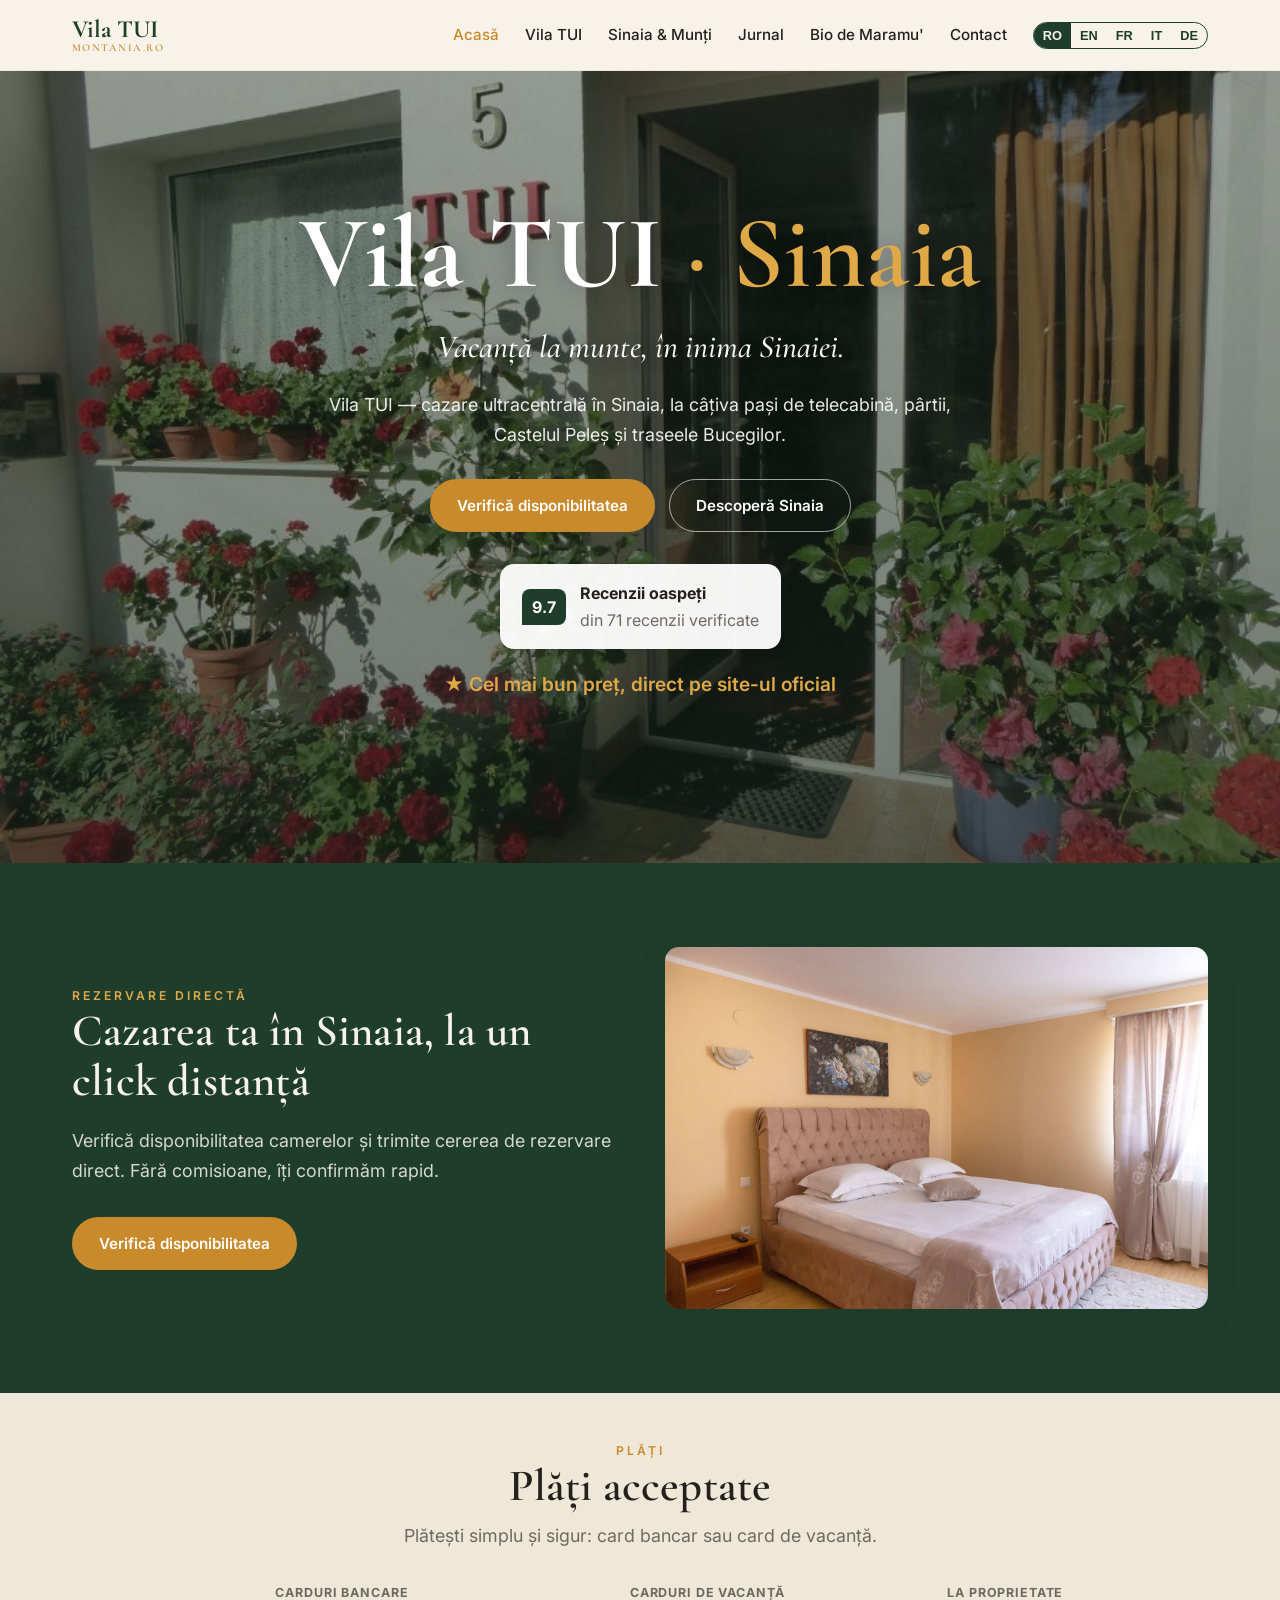
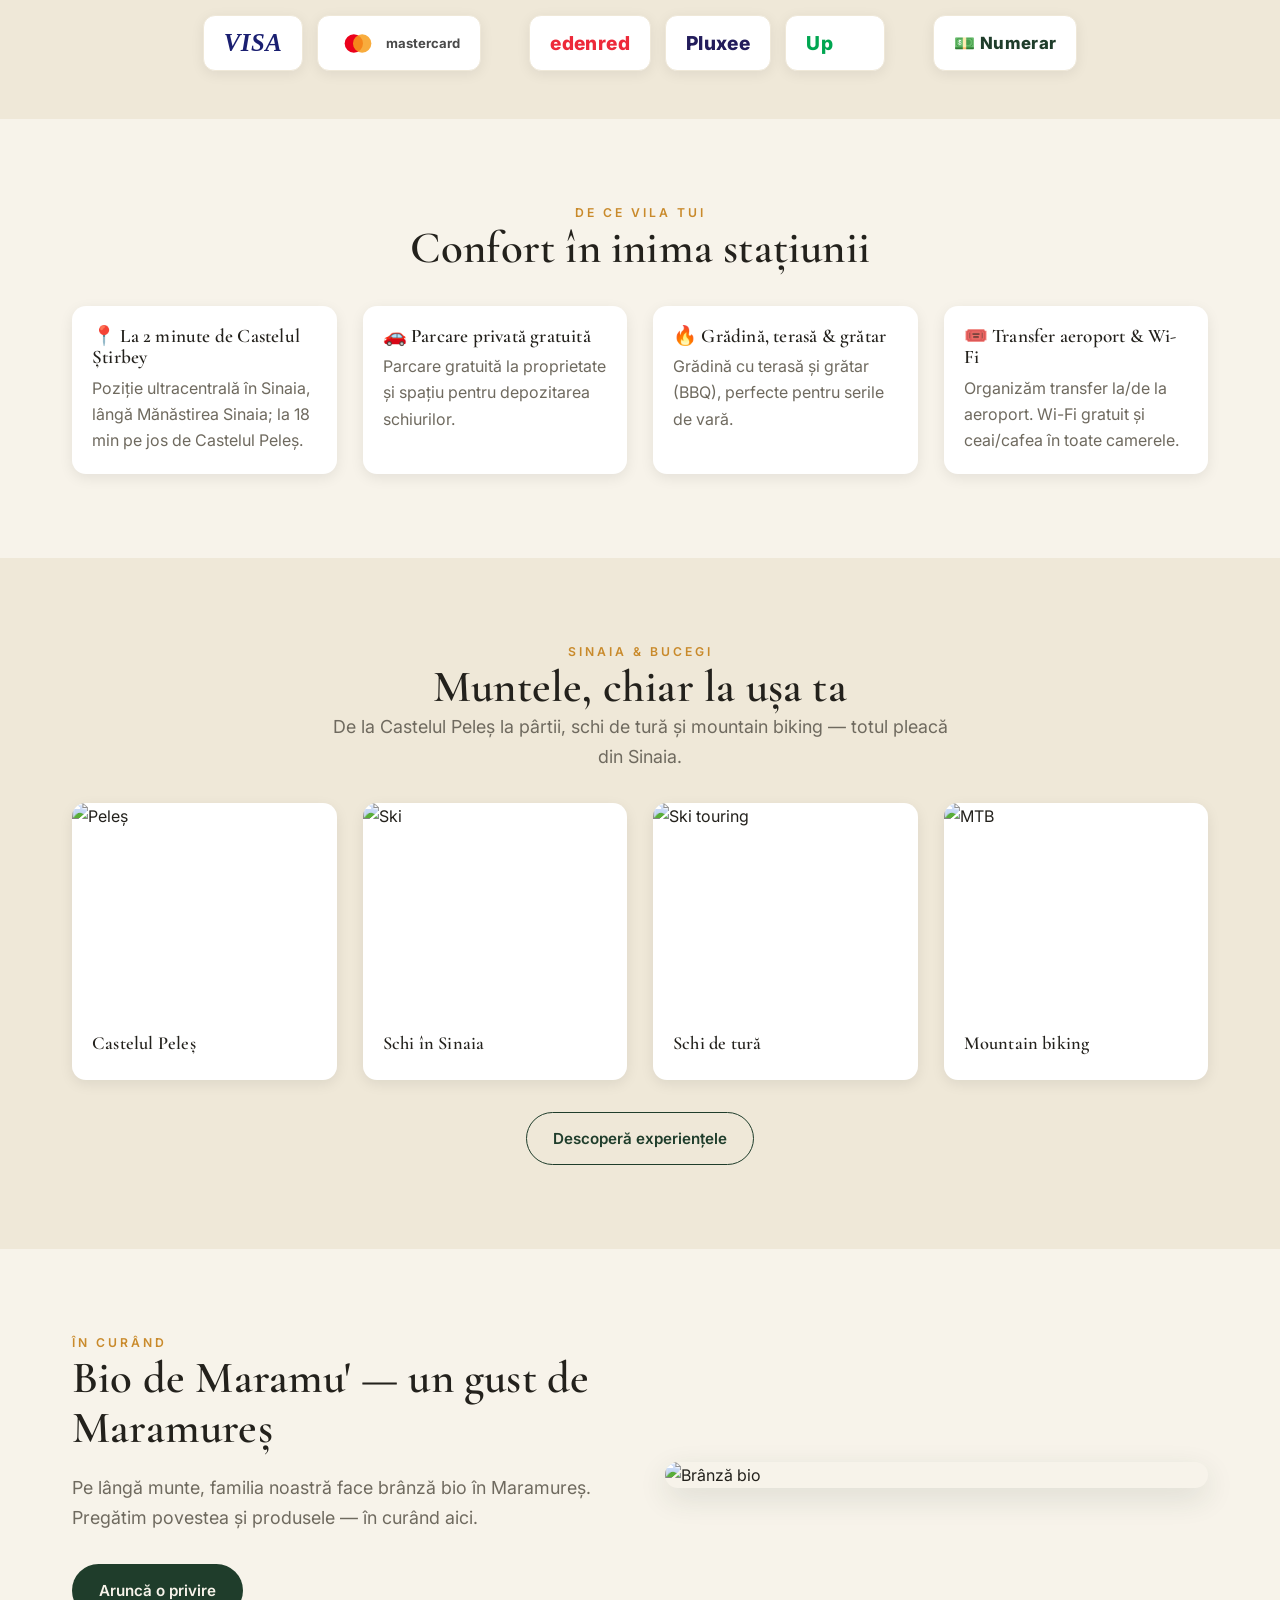
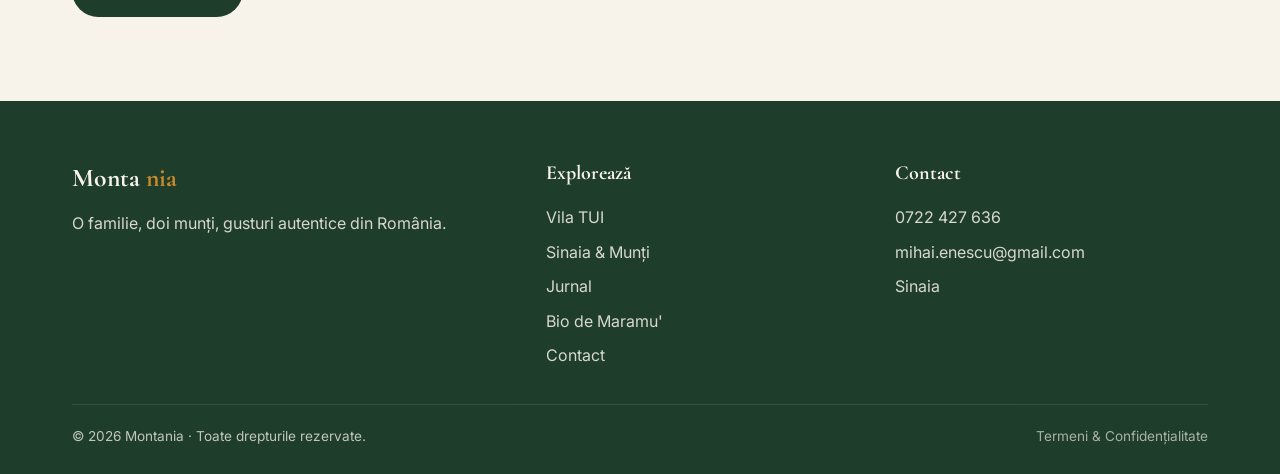
==== index.html @ 99164d8a "Room detail galleries, 5 languages, occupancy filter, payments, contact - Booking-style room detail " ====
<!DOCTYPE html>
<html lang="ro">
<head>
  <meta charset="UTF-8">
  <meta name="viewport" content="width=device-width, initial-scale=1.0">
  <title>Vila TUI Sinaia — Cazare ultracentrală | Montania</title>
  <meta name="description" content="Vila TUI Sinaia: cazare ultracentrală, la câțiva pași de telecabină, pârtii, Castelul Peleș și Munții Bucegi. Verifică disponibilitatea și rezervă direct.">
  <link rel="preconnect" href="https://fonts.googleapis.com">
  <link rel="preconnect" href="https://fonts.gstatic.com" crossorigin>
  <link href="https://fonts.googleapis.com/css2?family=Cormorant+Garamond:wght@500;600;700&family=Inter:wght@400;500;600;700&display=swap" rel="stylesheet">
  <link rel="stylesheet" href="assets/css/styles.css">
</head>
<body>
  <!-- HEADER -->
  <header class="header">
    <div class="container nav">
      <a href="index.html" class="logo logo-wm"><span class="wm-main">Vila TUI</span><span class="wm-sub">montania.ro</span></a>
      <nav class="nav-links">
        <a href="index.html" class="active" data-i18n="nav.home">Acasă</a>
        <a href="vila.html" data-i18n="nav.vila">Vila TUI</a>
        <a href="sinaia.html" data-i18n="nav.sinaia">Sinaia & Munți</a>
        <a href="jurnal.html" data-i18n="nav.jurnal">Jurnal</a>
        <a href="bio.html" data-i18n="nav.bio">Bio de Maramu'</a>
        <a href="contact.html" data-i18n="nav.contact">Contact</a>
        <div class="lang-toggle"><button data-lang="ro">RO</button><button data-lang="en">EN</button><button data-lang="fr">FR</button><button data-lang="it">IT</button><button data-lang="de">DE</button></div>
      </nav>
      <button class="burger" aria-label="Menu">☰</button>
    </div>
  </header>

  <!-- HERO (villa-centric) -->
  <section class="hero" style="background:linear-gradient(rgba(20,35,25,.42),rgba(20,35,25,.6)),url('assets/img/villa/hero/villa-flowers.jpg') center/cover">
    <div class="hero-inner">
      <h1 class="hero-brand">Vila TUI <span>· Sinaia</span></h1>
      <p class="hero-tagline" data-i18n="home.hero.title">Vacanță la munte, în inima Sinaiei.</p>
      <p class="hero-sub" data-i18n="home.hero.sub">Vila TUI — cazare ultracentrală.</p>
      <div class="hero-actions">
        <a href="vila.html#booking" class="btn btn-primary" data-i18n="home.hero.stay">Verifică disponibilitatea</a>
        <a href="sinaia.html" class="btn btn-ghost" data-i18n="home.hero.taste">Descoperă Sinaia</a>
      </div>
      <div class="review-badge mt-3" style="background:rgba(255,255,255,.95)">
        <span class="review-score" data-contact="score">9.7</span>
        <div style="text-align:left;color:var(--charcoal)">
          <strong data-i18n="home.hero.rating">Recenzii oaspeți</strong><br>
          <span style="color:var(--muted)" data-contact="reviews"></span>
        </div>
      </div>
      <p class="mt-2" style="color:var(--amber-soft);font-weight:600" data-i18n="home.hero.bestprice">★ Cel mai bun preț, direct pe site-ul oficial</p>
    </div>
  </section>

  <!-- RESERVATION BAND (central) -->
  <section class="section bg-green">
    <div class="container split">
      <div>
        <p class="eyebrow" data-i18n="home.book.eyebrow">Rezervare directă</p>
        <h2 data-i18n="home.book.title">Cazarea ta, la un click distanță</h2>
        <p class="lead mt-2" style="color:rgba(247,243,234,.85)" data-i18n="home.book.text">Verifică disponibilitatea și rezervă direct.</p>
        <a href="vila.html#booking" class="btn btn-primary mt-3" data-i18n="home.book.cta">Verifică disponibilitatea</a>
      </div>
      <img src="assets/img/villa/rooms/dubla-balcon.jpg" alt="Cameră Vila TUI">
    </div>
  </section>

  <!-- PAYMENTS -->
  <section class="section bg-cream2 pay-section">
    <div class="container center">
      <p class="eyebrow" data-i18n="pay.eyebrow">Plăți</p>
      <h2 data-i18n="pay.title">Plăți acceptate</h2>
      <p class="lead mt-1" data-i18n="pay.text">Plătești simplu și sigur: card bancar sau card de vacanță.</p>
      <div class="pay-groups mt-3">
        <div class="pay-group">
          <span class="pay-group-label" data-i18n="pay.cards">Carduri bancare</span>
          <div class="pay-logos">
            <span class="pay-chip pay-visa" aria-label="Visa">VISA</span>
            <span class="pay-chip pay-mc" aria-label="Mastercard">
              <svg viewBox="0 0 48 30" width="40" height="25" aria-hidden="true"><circle cx="19" cy="15" r="11" fill="#EB001B"/><circle cx="29" cy="15" r="11" fill="#F79E1B" fill-opacity=".85"/></svg>
              <em>mastercard</em>
            </span>
          </div>
        </div>
        <div class="pay-group">
          <span class="pay-group-label" data-i18n="pay.holiday">Carduri de vacanță</span>
          <div class="pay-logos">
            <span class="pay-chip pay-edenred" aria-label="Edenred">edenred</span>
            <span class="pay-chip pay-pluxee" aria-label="Pluxee">Pluxee</span>
            <span class="pay-chip pay-up" aria-label="Up">Up</span>
          </div>
        </div>
        <div class="pay-group">
          <span class="pay-group-label" data-i18n="pay.atproperty">La proprietate</span>
          <div class="pay-logos">
            <span class="pay-chip pay-cash" data-i18n="pay.cash">💵 Numerar</span>
          </div>
        </div>
      </div>
    </div>
  </section>

  <!-- WHY / FEATURES -->
  <section class="section">
    <div class="container">
      <div class="center mb-2">
        <p class="eyebrow" data-i18n="vila.feat.eyebrow">De ce Vila TUI</p>
        <h2 data-i18n="vila.feat.title">Confort în inima stațiunii</h2>
      </div>
      <div class="grid grid-4 mt-3">
        <div class="card"><div class="card-body"><h3 style="font-size:1.2rem">📍 <span data-i18n="vila.feat.1.t"></span></h3><p style="color:var(--muted)" data-i18n="vila.feat.1.d"></p></div></div>
        <div class="card"><div class="card-body"><h3 style="font-size:1.2rem">🚗 <span data-i18n="vila.feat.2.t"></span></h3><p style="color:var(--muted)" data-i18n="vila.feat.2.d"></p></div></div>
        <div class="card"><div class="card-body"><h3 style="font-size:1.2rem">🔥 <span data-i18n="vila.feat.3.t"></span></h3><p style="color:var(--muted)" data-i18n="vila.feat.3.d"></p></div></div>
        <div class="card"><div class="card-body"><h3 style="font-size:1.2rem">🎟️ <span data-i18n="vila.feat.4.t"></span></h3><p style="color:var(--muted)" data-i18n="vila.feat.4.d"></p></div></div>
      </div>
    </div>
  </section>

  <!-- EXPLORE SINAIA -->
  <section class="section bg-cream2">
    <div class="container">
      <div class="center mb-2">
        <p class="eyebrow" data-i18n="home.explore.eyebrow">Sinaia & Bucegi</p>
        <h2 data-i18n="home.explore.title">Muntele, chiar la ușa ta</h2>
        <p class="lead" data-i18n="home.explore.text">Castele, pârtii, schi de tură, biking.</p>
      </div>
      <div class="grid grid-4 mt-3">
        <a href="sinaia.html" class="card"><img src="https://images.unsplash.com/photo-1591972770106-29ae2a3c93b8?auto=format&fit=crop&w=700&q=80" alt="Peleș"><div class="card-body"><h3 style="font-size:1.15rem" data-i18n="exp.peles.t">Castelul Peleș</h3></div></a>
        <a href="sinaia.html" class="card"><img src="https://images.unsplash.com/photo-1551698618-1dfe5d97d256?auto=format&fit=crop&w=700&q=80" alt="Ski"><div class="card-body"><h3 style="font-size:1.15rem" data-i18n="exp.ski.t">Schi în Sinaia</h3></div></a>
        <a href="sinaia.html" class="card"><img src="https://images.unsplash.com/photo-1605540436563-5bca919ae766?auto=format&fit=crop&w=700&q=80" alt="Ski touring"><div class="card-body"><h3 style="font-size:1.15rem" data-i18n="exp.touring.t">Schi de tură</h3></div></a>
        <a href="sinaia.html" class="card"><img src="https://images.unsplash.com/photo-1576858574144-9ae1ebcf5ae5?auto=format&fit=crop&w=700&q=80" alt="MTB"><div class="card-body"><h3 style="font-size:1.15rem" data-i18n="exp.bike.t">Mountain biking</h3></div></a>
      </div>
      <div class="center mt-3"><a href="sinaia.html" class="btn btn-outline" data-i18n="home.explore.cta">Descoperă experiențele</a></div>
    </div>
  </section>

  <!-- JURNAL teaser -->
  <section class="section bg-cream2 hidden" id="feed-teaser-wrap">
    <div class="container">
      <div class="center mb-2">
        <p class="eyebrow" data-i18n="feed.eyebrow">Jurnal</p>
        <h2 data-i18n="feed.title">Din viața Vilei TUI & Sinaia</h2>
        <p class="lead" data-i18n="feed.lead">Poze proaspete de la vilă și din munți.</p>
      </div>
      <div id="feed-teaser" class="feed-teaser mt-3"></div>
      <div class="center mt-3"><a href="jurnal.html" class="btn btn-outline" data-i18n="feed.cta">Vezi tot jurnalul</a></div>
    </div>
  </section>

  <!-- BIO HOOK (small / secondary) -->
  <section class="section">
    <div class="container split reverse">
      <div>
        <p class="eyebrow" data-i18n="home.bio.eyebrow">În curând</p>
        <h2 data-i18n="home.bio.title">Bio de Maramu'</h2>
        <p class="lead mt-2" data-i18n="home.bio.text">Brânză bio din Maramureș — în curând.</p>
        <a href="bio.html" class="btn btn-dark mt-3" data-i18n="home.bio.cta">Aruncă o privire</a>
      </div>
      <img src="https://images.unsplash.com/photo-1452195100486-9cc805987862?auto=format&fit=crop&w=900&q=80" alt="Brânză bio">
    </div>
  </section>

  <!-- FOOTER -->
  <footer class="footer">
    <div class="container">
      <div class="footer-grid">
        <div>
          <div class="logo" style="color:var(--cream)">Monta<span>nia</span></div>
          <p class="mt-1" style="opacity:.85" data-i18n="footer.tag"></p>
        </div>
        <div>
          <h4 data-i18n="footer.explore">Explorează</h4>
          <ul>
            <li><a href="vila.html" data-i18n="nav.vila">Vila TUI</a></li>
            <li><a href="sinaia.html" data-i18n="nav.sinaia">Sinaia & Munți</a></li>
            <li><a href="jurnal.html" data-i18n="nav.jurnal">Jurnal</a></li>
            <li><a href="bio.html" data-i18n="nav.bio">Bio de Maramu'</a></li>
            <li><a href="contact.html" data-i18n="nav.contact">Contact</a></li>
          </ul>
        </div>
        <div>
          <h4 data-i18n="footer.contact">Contact</h4>
          <ul>
            <li><a href="#" data-contact="phone"></a></li>
            <li><a href="#" data-contact="email"></a></li>
            <li><a href="#" data-contact="maps">Sinaia</a></li>
          </ul>
        </div>
      </div>
      <div class="footer-bottom">
        <span>© <span id="year"></span> Montania · <span data-i18n="footer.rights"></span></span>
        <a href="#" data-i18n="footer.legal">Termeni & Confidențialitate</a>
      </div>
    </div>
  </footer>

  <div class="mobile-cta">
    <a href="vila.html#booking" class="btn btn-primary" data-i18n="nav.book">Rezervă</a>
    <a href="#" data-contact="phone" class="btn btn-outline">📞</a>
  </div>

  <script src="assets/js/data.js"></script>
  <script src="assets/js/i18n.js"></script>
  <script src="assets/js/main.js"></script>
  <script>document.getElementById("year").textContent = new Date().getFullYear();</script>
</body>
</html>
---- assets/css/styles.css ----
/* =====================================================================
   MONTANIA — STYLES
   Palette: forest green + cream + cheese amber + charcoal
   ===================================================================== */
:root {
  --green: #1f3d2b;
  --green-soft: #2f5740;
  --amber: #c98a2b;
  --amber-soft: #e0a948;
  --cream: #f7f3ea;
  --cream-2: #efe8d8;
  --charcoal: #23211c;
  --muted: #6f6a5f;
  --white: #ffffff;
  --radius: 14px;
  --shadow: 0 10px 30px rgba(31, 61, 43, 0.12);
  --shadow-sm: 0 4px 14px rgba(0, 0, 0, 0.08);
  --maxw: 1180px;
  --serif: "Cormorant Garamond", Georgia, serif;
  --sans: "Inter", system-ui, -apple-system, sans-serif;
}

* { box-sizing: border-box; margin: 0; padding: 0; }
html { scroll-behavior: smooth; }
body {
  font-family: var(--sans);
  color: var(--charcoal);
  background: var(--cream);
  line-height: 1.65;
  -webkit-font-smoothing: antialiased;
}
img { max-width: 100%; display: block; }
a { color: inherit; text-decoration: none; }

h1, h2, h3 { font-family: var(--serif); font-weight: 600; line-height: 1.12; letter-spacing: .2px; }
h1 { font-size: clamp(2.4rem, 6vw, 4.4rem); }
h2 { font-size: clamp(1.8rem, 4vw, 2.8rem); }
h3 { font-size: 1.4rem; }
.section { padding: 84px 0; }
.container { width: 100%; max-width: var(--maxw); margin: 0 auto; padding: 0 22px; }
.center { text-align: center; }
.eyebrow {
  font-family: var(--sans); text-transform: uppercase; letter-spacing: 3px;
  font-size: .76rem; font-weight: 600; color: var(--amber);
}
.lead { font-size: 1.12rem; color: var(--muted); max-width: 640px; }
.center .lead { margin-inline: auto; }

/* ---------- Buttons ---------- */
.btn {
  display: inline-flex; align-items: center; gap: .5rem;
  padding: 13px 26px; border-radius: 100px; font-weight: 600; font-size: .95rem;
  border: 1.5px solid transparent; cursor: pointer; transition: .2s ease; white-space: nowrap;
}
.btn-primary { background: var(--amber); color: #fff; }
.btn-primary:hover { background: var(--amber-soft); transform: translateY(-2px); }
.btn-dark { background: var(--green); color: var(--cream); }
.btn-dark:hover { background: var(--green-soft); transform: translateY(-2px); }
.btn-ghost { background: transparent; border-color: rgba(255,255,255,.6); color: #fff; }
.btn-ghost:hover { background: rgba(255,255,255,.14); }
.btn-outline { border-color: var(--green); color: var(--green); background: transparent; }
.btn-outline:hover { background: var(--green); color: var(--cream); }

/* ---------- Header ---------- */
.header {
  position: sticky; top: 0; z-index: 50;
  background: rgba(247, 243, 234, .9); backdrop-filter: blur(10px);
  border-bottom: 1px solid var(--cream-2);
}
.nav { display: flex; align-items: center; justify-content: space-between; height: 70px; }
.logo { font-family: var(--serif); font-size: 1.6rem; font-weight: 700; color: var(--green); display: flex; align-items: center; gap: .4rem; }
.logo span { color: var(--amber); }
.logo img { height: 46px; width: auto; display: block; }
@media (max-width: 560px) { .logo img { height: 38px; } }
.logo-wm { flex-direction: column; align-items: flex-start; gap: 1px; line-height: 1; }
.logo-wm .wm-main { font-family: var(--serif); font-size: 1.55rem; font-weight: 700; color: var(--green); }
.logo-wm .wm-sub { font-size: .66rem; letter-spacing: .14em; text-transform: uppercase; color: var(--amber); font-weight: 600; }
.nav-links { display: flex; align-items: center; gap: 26px; }
.nav-links a { font-weight: 500; font-size: .95rem; color: var(--charcoal); transition: color .2s; }
.nav-links a:hover, .nav-links a.active { color: var(--amber); }
.lang-toggle { display: flex; border: 1px solid var(--green); border-radius: 100px; overflow: hidden; }
.lang-toggle button { background: transparent; border: 0; padding: 5px 9px; font-weight: 600; font-size: .8rem; cursor: pointer; color: var(--green); }
.lang-toggle button.active { background: var(--green); color: var(--cream); }
.burger { display: none; background: none; border: 0; cursor: pointer; font-size: 1.6rem; color: var(--green); }

/* ---------- Hero ---------- */
.hero {
  position: relative; min-height: 88vh; display: flex; align-items: center;
  color: #fff; text-align: center;
  background: linear-gradient(rgba(20,35,25,.45), rgba(20,35,25,.65)),
    url("https://images.unsplash.com/photo-1506905925346-21bda4d32df4?auto=format&fit=crop&w=1900&q=80") center/cover;
}
.hero-inner { max-width: 860px; margin: 0 auto; padding: 0 22px; }
.hero h1 { color: #fff; margin-bottom: 18px; text-shadow: 0 2px 24px rgba(0,0,0,.3); }
.hero p { font-size: 1.2rem; color: rgba(255,255,255,.92); margin-bottom: 30px; }
.hero-actions { display: flex; gap: 14px; justify-content: center; flex-wrap: wrap; }

/* Brand-forward hero headline */
.hero-brand {
  font-family: var(--serif); font-weight: 700; line-height: .98;
  font-size: clamp(3.2rem, 10vw, 6.4rem);
  letter-spacing: .5px; margin-bottom: 14px;
  text-shadow: 0 3px 34px rgba(0,0,0,.45);
}
.hero-brand span { color: var(--amber-soft); font-weight: 600; }
.hero-tagline {
  font-family: var(--serif); font-style: italic;
  font-size: clamp(1.25rem, 3vw, 2rem) !important;
  font-weight: 500; color: rgba(255,255,255,.96) !important;
  margin-bottom: 16px !important; text-shadow: 0 2px 18px rgba(0,0,0,.35);
}
.hero-sub { font-size: 1.12rem !important; color: rgba(255,255,255,.9) !important; max-width: 640px; margin-left: auto; margin-right: auto; }

/* ---------- Two doors ---------- */
.doors { display: grid; grid-template-columns: 1fr 1fr; gap: 26px; }
.door {
  position: relative; min-height: 380px; border-radius: var(--radius); overflow: hidden;
  display: flex; align-items: flex-end; color: #fff; box-shadow: var(--shadow); isolation: isolate;
}
.door::before {
  content: ""; position: absolute; inset: 0; z-index: -1; transition: transform .5s ease;
  background-size: cover; background-position: center;
}
.door:hover::before { transform: scale(1.06); }
.door::after { content: ""; position: absolute; inset: 0; z-index: -1; background: linear-gradient(transparent 30%, rgba(20,35,25,.85)); }
.door.stay::before { background-image: url("https://images.unsplash.com/photo-1551524559-8af4e6624178?auto=format&fit=crop&w=1200&q=80"); }
.door.taste::before { background-image: url("https://images.unsplash.com/photo-1452195100486-9cc805987862?auto=format&fit=crop&w=1200&q=80"); }
.door-body { padding: 32px; }
.door-body h3 { color: #fff; font-size: 1.9rem; }
.door-body p { color: rgba(255,255,255,.9); margin: 8px 0 16px; }

/* ---------- Story / split ---------- */
.split { display: grid; grid-template-columns: 1fr 1fr; gap: 50px; align-items: center; }
.split img { border-radius: var(--radius); box-shadow: var(--shadow); }
.bg-green { background: var(--green); color: var(--cream); }
.bg-green h2, .bg-green .eyebrow { color: var(--cream); }
.bg-green .eyebrow { color: var(--amber-soft); }
.bg-cream2 { background: var(--cream-2); }

/* ---------- Review badge ---------- */
.review-badge { display: inline-flex; align-items: center; gap: 14px; background: var(--white); padding: 16px 22px; border-radius: var(--radius); box-shadow: var(--shadow-sm); }
.review-score { background: var(--green); color: #fff; font-weight: 700; font-size: 1.3rem; padding: 10px 14px; border-radius: 10px; }

/* ---------- Cards / grids ---------- */
.grid { display: grid; gap: 26px; }
.grid-3 { grid-template-columns: repeat(3, 1fr); }
.grid-4 { grid-template-columns: repeat(4, 1fr); }
.card { background: var(--white); border-radius: var(--radius); overflow: hidden; box-shadow: var(--shadow-sm); transition: transform .2s, box-shadow .2s; }
.card:hover { transform: translateY(-4px); box-shadow: var(--shadow); }
.card img { height: 210px; object-fit: cover; width: 100%; }
.card-body { padding: 20px; }
.card-body h3 { margin-bottom: 6px; }
.price-tag { font-family: var(--serif); font-size: 1.5rem; color: var(--green); font-weight: 700; }
.price-tag small { font-family: var(--sans); font-size: .8rem; color: var(--muted); font-weight: 500; }
.chips { display: flex; flex-wrap: wrap; gap: 8px; margin: 14px 0; }
.chip { background: var(--cream-2); color: var(--charcoal); font-size: .8rem; padding: 4px 11px; border-radius: 100px; }
.room-meta { display: flex; gap: 16px; color: var(--muted); font-size: .9rem; margin-bottom: 4px; }

/* ---------- Availability calendar ---------- */
.booking-wrap { display: grid; grid-template-columns: 1.1fr .9fr; gap: 36px; align-items: start; }
.panel { background: var(--white); border-radius: var(--radius); box-shadow: var(--shadow-sm); padding: 26px; }
.field { margin-bottom: 16px; }
.field label { display: block; font-weight: 600; font-size: .88rem; margin-bottom: 6px; }
.field input, .field select, .field textarea {
  width: 100%; padding: 12px 14px; border: 1px solid #d9d2c2; border-radius: 10px;
  font-family: inherit; font-size: .95rem; background: var(--cream); color: var(--charcoal);
}
.field textarea { min-height: 90px; resize: vertical; }
.occ-row { display: flex; gap: 12px; }
.occ-row-ages { margin-top: 10px; flex-wrap: wrap; }
.occ-ctl { flex: 1; min-width: 110px; }
.occ-ctl .occ-lbl { display: block; font-weight: 600; font-size: .8rem; color: var(--muted); margin-bottom: 4px; }
.occ-ctl select { width: 100%; padding: 11px 12px; border: 1px solid #d9d2c2; border-radius: 10px; font-family: inherit; font-size: .95rem; background: var(--cream); color: var(--charcoal); }
.occ-hint { font-size: .8rem; color: var(--muted); margin-top: 8px; line-height: 1.45; }
.rate-empty { text-align: center; padding: 30px 20px; background: var(--cream); border: 1px dashed var(--cream-2); border-radius: 14px; color: var(--muted); font-size: .98rem; }

/* ---------- Payments ---------- */
.pay-section { padding-top: 48px; padding-bottom: 48px; }
.pay-groups { display: flex; gap: 48px; justify-content: center; flex-wrap: wrap; }
.pay-group { display: flex; flex-direction: column; align-items: center; gap: 12px; }
.pay-group-label { font-size: .78rem; font-weight: 700; text-transform: uppercase; letter-spacing: .07em; color: var(--muted); }
.pay-logos { display: flex; gap: 14px; flex-wrap: wrap; justify-content: center; }
.pay-chip {
  display: inline-flex; align-items: center; gap: 8px;
  height: 56px; min-width: 100px; padding: 0 20px;
  background: #fff; border: 1px solid var(--cream-2); border-radius: 12px;
  box-shadow: 0 3px 14px rgba(0,0,0,.07);
  font-weight: 800; font-size: 1.2rem; letter-spacing: .02em;
}
.pay-visa { color: #1A1F71; font-style: italic; font-family: Georgia, "Times New Roman", serif; font-size: 1.55rem; }
.pay-mc em { font-style: normal; font-weight: 700; font-size: .82rem; color: #4a4a4a; letter-spacing: 0; }
.pay-edenred { color: #ED2939; font-weight: 800; }
.pay-pluxee { color: #221C5B; font-weight: 800; }
.pay-up { color: #00A651; font-weight: 800; }
.pay-cash { color: var(--green); font-weight: 800; font-size: 1.05rem; }
.cal-head { display: flex; align-items: center; justify-content: space-between; margin-bottom: 12px; }
.cal-head button { background: var(--cream-2); border: 0; width: 36px; height: 36px; border-radius: 8px; cursor: pointer; font-size: 1.1rem; color: var(--green); }
.cal-title { font-family: var(--serif); font-size: 1.3rem; font-weight: 600; }
.cal-grid { display: grid; grid-template-columns: repeat(7, 1fr); gap: 5px; }
.cal-dow { text-align: center; font-size: .72rem; font-weight: 700; color: var(--muted); text-transform: uppercase; padding-bottom: 4px; }
.cal-day { aspect-ratio: 1; display: flex; flex-direction: column; align-items: center; justify-content: center; gap: 1px; border-radius: 8px; font-size: .9rem; cursor: pointer; user-select: none; transition: .12s; }
.cal-num { line-height: 1; }
.cal-price { font-size: .58rem; opacity: .75; font-weight: 600; }
.cal-day.booked .cal-price, .cal-day.past .cal-price { display: none; }
.cal-day.empty { visibility: hidden; }
.cal-day.available { background: var(--cream-2); color: var(--charcoal); }
.cal-day.available:hover { background: var(--amber-soft); color: #fff; }
.cal-day.booked { background: #efd6d2; color: #b14b3c; cursor: not-allowed; text-decoration: line-through; opacity: .8; }
.cal-day.past { color: #c4bdac; cursor: not-allowed; }
.cal-day.selected { background: var(--green); color: #fff; }
.cal-day.in-range { background: var(--green-soft); color: #fff; }
.cal-legend { display: flex; gap: 16px; flex-wrap: wrap; margin-top: 14px; font-size: .82rem; color: var(--muted); }
.cal-legend span { display: inline-flex; align-items: center; gap: 6px; }
.dot { width: 13px; height: 13px; border-radius: 4px; display: inline-block; }
.summary-box { background: var(--cream-2); border-radius: 10px; padding: 14px 16px; margin: 14px 0; font-size: .95rem; }
.summary-box strong { color: var(--green); }

/* ---------- Bio products / BV ---------- */
.bv-section { background: var(--white); border: 1px dashed var(--amber); border-radius: var(--radius); padding: 30px; }

/* ---------- Footer ---------- */
.footer { background: var(--green); color: var(--cream); padding: 56px 0 26px; }
.footer a { color: var(--cream); opacity: .85; }
.footer a:hover { opacity: 1; color: var(--amber-soft); }
.footer-grid { display: grid; grid-template-columns: 1.4fr 1fr 1fr; gap: 36px; margin-bottom: 36px; }
.footer h4 { font-family: var(--serif); font-size: 1.25rem; margin-bottom: 14px; }
.footer ul { list-style: none; display: flex; flex-direction: column; gap: 8px; }
.footer-bottom { border-top: 1px solid rgba(255,255,255,.15); padding-top: 20px; font-size: .85rem; opacity: .75; display: flex; justify-content: space-between; flex-wrap: wrap; gap: 10px; }

/* ---------- Sticky mobile CTA ---------- */
.mobile-cta { display: none; }

/* ---------- Utilities ---------- */
.mt-1 { margin-top: 10px; } .mt-2 { margin-top: 20px; } .mt-3 { margin-top: 32px; }
.mb-2 { margin-bottom: 20px; }
.tag-secondary { font-size: .8rem; color: var(--muted); font-style: italic; }
.best-price { font-size: .92rem; color: var(--green); font-weight: 700; }

/* ---------- Pictogram pills (Booking-style) ---------- */
.pills { display: flex; flex-wrap: wrap; gap: 7px; margin: 10px 0 2px; }
.pill { display: inline-flex; align-items: center; gap: 6px; font-size: .8rem; color: var(--charcoal); background: var(--cream-2); border: 1px solid rgba(0,0,0,.05); padding: 4px 10px; border-radius: 8px; line-height: 1.2; }
.pill svg { flex: none; color: var(--green); }

/* ---------- All-rooms rate table ---------- */
.rate-heading { font-family: var(--serif); font-size: 1.5rem; }
.rate-table { display: flex; flex-direction: column; gap: 14px; }
.rate-row { display: grid; grid-template-columns: 150px 1fr 230px; gap: 18px; align-items: center; background: var(--cream); border: 1px solid var(--cream-2); border-radius: 14px; padding: 14px; box-shadow: 0 4px 16px rgba(0,0,0,.05); }
.rate-thumb { width: 150px; height: 110px; object-fit: cover; border-radius: 10px; }
.rate-main h3 { font-family: var(--serif); font-size: 1.25rem; margin: 0; }
.rate-side { display: flex; flex-direction: column; align-items: flex-end; gap: 8px; text-align: right; }
.rate-price { font-size: 1.35rem; font-weight: 700; color: var(--charcoal); }
.rate-price small { font-size: .75rem; font-weight: 600; color: var(--muted); }
.rate-sub { font-size: .8rem; color: var(--muted); }
.rate-side .btn { width: 100%; justify-content: center; }
.badge-ok { display: inline-block; font-size: .78rem; font-weight: 700; color: var(--green); background: rgba(60,120,80,.1); padding: 3px 10px; border-radius: 7px; margin-top: 6px; }
.badge-no { display: inline-block; font-size: .78rem; font-weight: 700; color: #b4453a; background: #f6e2df; padding: 3px 10px; border-radius: 7px; margin-top: 6px; }
.rate-thumb-wrap { position: relative; width: 150px; cursor: pointer; }
.rate-thumb-wrap .rate-thumb { width: 100%; transition: filter .2s ease; }
.rate-thumb-wrap:hover .rate-thumb { filter: brightness(.9); }
.thumb-badge { position: absolute; left: 8px; bottom: 8px; background: rgba(0,0,0,.62); color: #fff; font-size: .72rem; font-weight: 600; padding: 3px 8px; border-radius: 7px; pointer-events: none; }
.rate-main h3.rdetail { cursor: pointer; }
.rate-main h3.rdetail:hover { color: var(--green); text-decoration: underline; }
.link-btn { background: none; border: 0; padding: 0; margin: 2px 0 4px; font: inherit; font-size: .85rem; font-weight: 600; color: var(--green); cursor: pointer; text-decoration: underline; }
.link-btn:hover { opacity: .8; }

/* ---------- Room detail modal ---------- */
.room-modal { position: fixed; inset: 0; z-index: 250; display: none; }
.room-modal.open { display: block; }
.rm-backdrop { position: absolute; inset: 0; background: rgba(15,20,16,.72); }
.rm-dialog { position: absolute; top: 50%; left: 50%; transform: translate(-50%,-50%); width: min(900px, 94vw); max-height: 92vh; overflow-y: auto; background: var(--cream); border-radius: 18px; box-shadow: 0 24px 70px rgba(0,0,0,.45); }
.rm-close { position: absolute; top: 10px; right: 14px; z-index: 3; background: rgba(0,0,0,.45); color: #fff; border: 0; width: 38px; height: 38px; border-radius: 50%; font-size: 1.7rem; line-height: 1; cursor: pointer; }
.rm-close:hover { background: rgba(0,0,0,.7); }
.rm-gallery { position: relative; background: #000; border-radius: 18px 18px 0 0; overflow: hidden; }
.rm-main { width: 100%; height: 460px; object-fit: cover; display: block; }
.rm-nav { position: absolute; top: 50%; transform: translateY(-50%); background: rgba(0,0,0,.4); color: #fff; border: 0; font-size: 2rem; line-height: 1; width: 46px; height: 46px; border-radius: 50%; cursor: pointer; }
.rm-nav:hover { background: rgba(0,0,0,.7); }
.rm-prev { left: 12px; } .rm-next { right: 12px; }
.rm-thumbs { display: flex; gap: 8px; padding: 12px 16px; overflow-x: auto; background: #1c211d; }
.rm-thumbs img { width: 88px; height: 64px; object-fit: cover; border-radius: 8px; cursor: pointer; opacity: .55; flex: none; border: 2px solid transparent; }
.rm-thumbs img.active, .rm-thumbs img:hover { opacity: 1; border-color: #fff; }
.rm-body { padding: 20px 24px 26px; }
.rm-body h2 { font-family: var(--serif); font-size: 1.7rem; margin: 0 0 12px; }
.rm-foot { display: flex; align-items: center; justify-content: space-between; gap: 16px; margin-top: 18px; flex-wrap: wrap; }

/* ---------- Reviews ---------- */
.reviews-wrap { display: grid; grid-template-columns: 1.4fr .9fr; gap: 36px; align-items: start; }
.reviews-list { display: flex; flex-direction: column; gap: 16px; max-height: 640px; overflow-y: auto; padding-right: 6px; }
.review { background: var(--cream); border: 1px solid var(--cream-2); border-radius: 14px; padding: 16px 18px; }
.review-top { display: flex; align-items: center; gap: 12px; margin-bottom: 8px; }
.review-score { background: var(--green); color: #fff; font-weight: 700; font-size: 1rem; padding: 5px 10px; border-radius: 8px 8px 8px 0; flex: none; }
.review-date { font-size: .78rem; color: var(--muted); margin-top: 2px; }
.review-text { color: var(--charcoal); line-height: 1.6; }
.review-reply { margin-top: 10px; padding: 10px 12px; background: var(--cream-2); border-radius: 10px; font-size: .9rem; color: var(--charcoal); }
.review-form-panel .field { margin-bottom: 12px; }
.review-form-panel input, .review-form-panel select, .review-form-panel textarea { width: 100%; padding: 10px 12px; border: 1px solid var(--cream-2); border-radius: 9px; font: inherit; background: #fff; }
.review-form-panel textarea { min-height: 110px; resize: vertical; }
.form-msg { font-size: .88rem; margin-top: 8px; min-height: 1.1em; }
.form-msg.ok { color: var(--green); font-weight: 600; }
.form-msg.err { color: #b4453a; font-weight: 600; }

/* ---------- Map ---------- */
.map-frame { width: 100%; height: 420px; border: 0; border-radius: 16px; box-shadow: var(--shadow); }

/* ---------- Media feed (Jurnal) ---------- */
.feed-grid { column-count: 3; column-gap: 16px; }
.feed-teaser { display: grid; grid-template-columns: repeat(3, 1fr); gap: 16px; }
.feed-item { position: relative; display: block; margin: 0 0 16px; break-inside: avoid; border-radius: 14px; overflow: hidden; cursor: zoom-in; box-shadow: 0 4px 16px rgba(0,0,0,.08); }
.feed-item img { width: 100%; display: block; transition: transform .4s ease; }
.feed-item:hover img { transform: scale(1.04); }
.feed-cap { position: absolute; left: 0; right: 0; bottom: 0; padding: 22px 14px 12px; color: #fff; font-size: .9rem; background: linear-gradient(transparent, rgba(0,0,0,.7)); }
.feed-place { display: block; font-size: .76rem; opacity: .85; margin-top: 2px; }
.hidden { display: none !important; }

/* ---------- Gallery (masonry) ---------- */
.gallery-grid { column-count: 3; column-gap: 14px; }
.gallery-item { display: block; margin: 0 0 14px; break-inside: avoid; border-radius: 12px; overflow: hidden; cursor: zoom-in; box-shadow: 0 4px 16px rgba(0,0,0,.08); }
.gallery-item img { width: 100%; display: block; transition: transform .4s ease; }
.gallery-item:hover img { transform: scale(1.05); }

/* ---------- Lightbox ---------- */
.lightbox { position: fixed; inset: 0; background: rgba(15,20,16,.92); display: none; align-items: center; justify-content: center; z-index: 200; }
.lightbox.open { display: flex; }
.lightbox img { max-width: 92vw; max-height: 88vh; border-radius: 8px; box-shadow: 0 10px 40px rgba(0,0,0,.5); }
.lb-close { position: absolute; top: 16px; right: 26px; color: #fff; font-size: 2.4rem; line-height: 1; cursor: pointer; opacity: .85; }
.lb-close:hover { opacity: 1; }
.lb-nav { position: absolute; top: 50%; transform: translateY(-50%); color: #fff; font-size: 2rem; cursor: pointer; padding: 16px; opacity: .8; user-select: none; }
.lb-nav:hover { opacity: 1; }
.lb-prev { left: 10px; } .lb-next { right: 10px; }

/* ---------- Responsive ---------- */
@media (max-width: 900px) {
  .nav-links { position: fixed; inset: 70px 0 auto 0; background: var(--cream); flex-direction: column; padding: 20px; gap: 16px; border-bottom: 1px solid var(--cream-2); display: none; }
  .nav-links.open { display: flex; }
  .burger { display: block; }
  .doors, .split, .booking-wrap, .reviews-wrap, .footer-grid { grid-template-columns: 1fr; }
  .feed-grid { column-count: 2; }
  .feed-teaser { grid-template-columns: 1fr 1fr; }
  .rate-row { grid-template-columns: 100px 1fr; }
  .rate-thumb-wrap { width: 100px; }
  .rate-side { grid-column: 1 / -1; flex-direction: row; align-items: center; justify-content: space-between; text-align: left; }
  .rate-side .btn { width: auto; }
  .rm-main { height: 280px; }
  .grid-3, .grid-4 { grid-template-columns: 1fr 1fr; }
  .gallery-grid { column-count: 2; }
  .split.reverse > div:first-child { order: 2; }
  .mobile-cta {
    display: flex; position: fixed; bottom: 0; left: 0; right: 0; z-index: 60;
    background: var(--white); box-shadow: 0 -4px 20px rgba(0,0,0,.12); padding: 10px; gap: 10px;
  }
  .mobile-cta .btn { flex: 1; justify-content: center; }
}
@media (max-width: 560px) {
  .grid-3, .grid-4 { grid-template-columns: 1fr; }
  .gallery-grid { column-count: 1; }
  .section { padding: 56px 0; }
}
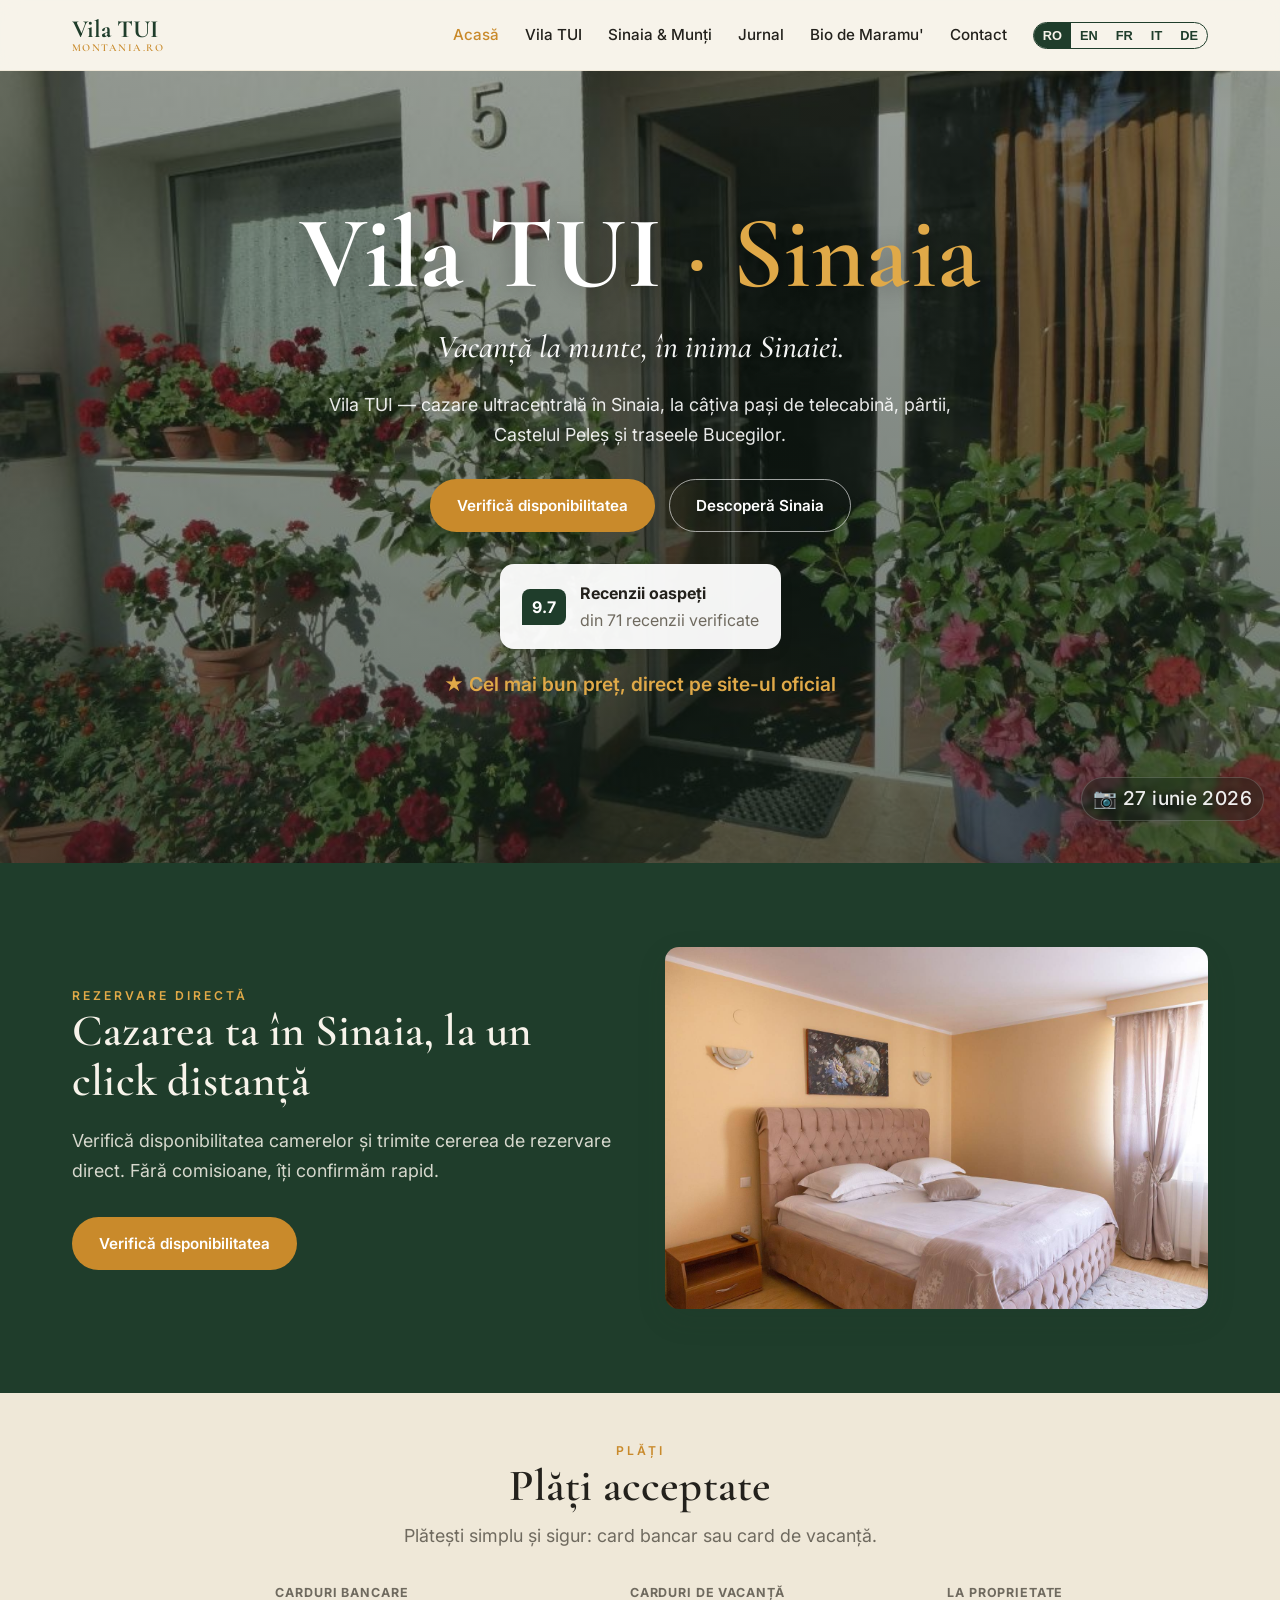
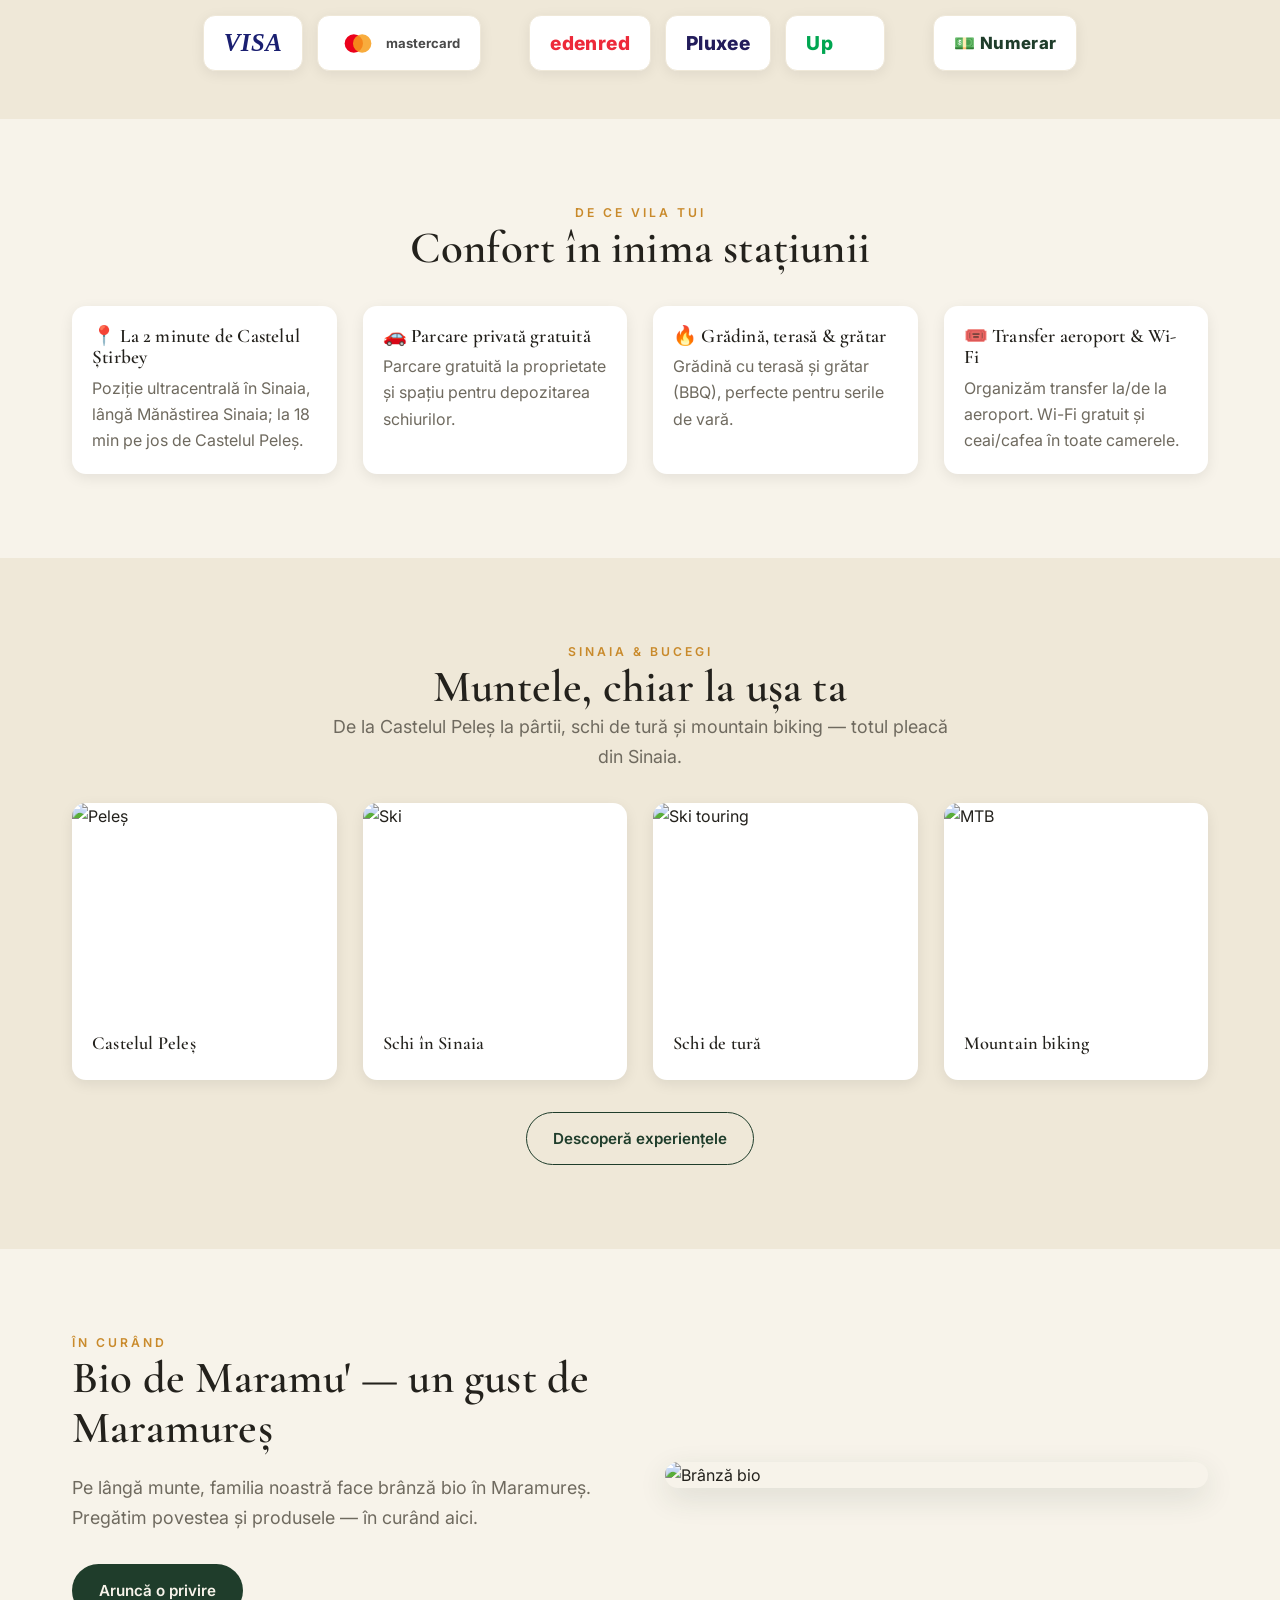
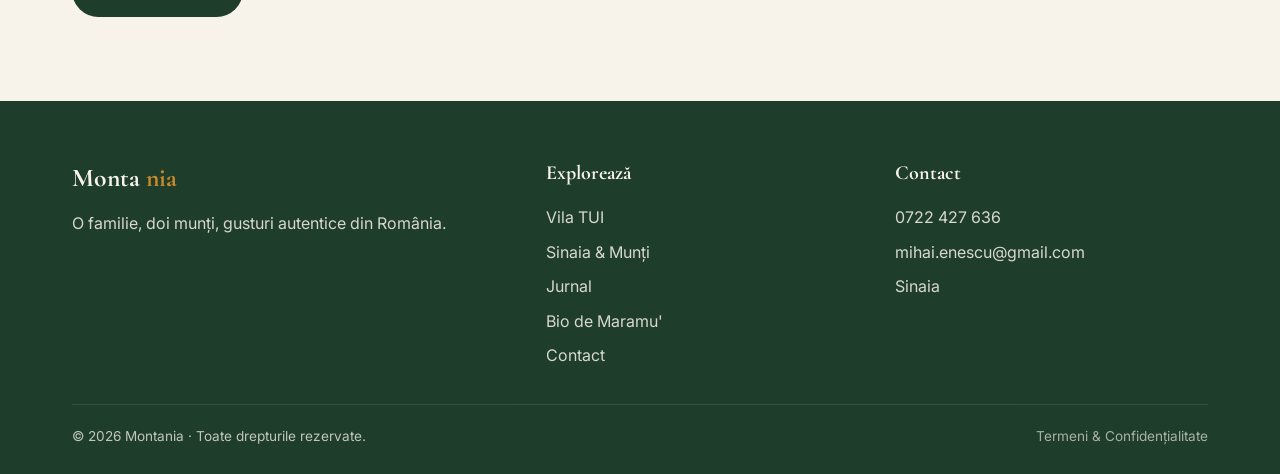
==== commit 0883238f: "Hero: add editable photo-date caption under the flowers welcome image (timeline stamp, 5 languages)" ====
--- a/index.html
+++ b/index.html
@@ -47,6 +47,7 @@
       </div>
       <p class="mt-2" style="color:var(--amber-soft);font-weight:600" data-i18n="home.hero.bestprice">★ Cel mai bun preț, direct pe site-ul oficial</p>
     </div>
+    <p class="hero-photo-date" id="hero-photo-date"></p>
   </section>
 
   <!-- RESERVATION BAND (central) -->
--- a/assets/css/styles.css
+++ b/assets/css/styles.css
@@ -96,6 +96,19 @@
 .hero-actions { display: flex; gap: 14px; justify-content: center; flex-wrap: wrap; }
 
 /* Brand-forward hero headline */
+.hero-photo-date {
+  position: absolute; right: 16px; bottom: 12px; margin: 0; z-index: 2;
+  font-size: .76rem; font-weight: 500; letter-spacing: .02em;
+  color: rgba(255,255,255,.92);
+  background: rgba(20,35,25,.38); backdrop-filter: blur(2px);
+  padding: 5px 11px; border-radius: 999px;
+  border: 1px solid rgba(255,255,255,.18);
+  text-shadow: 0 1px 6px rgba(0,0,0,.4);
+}
+@media (max-width: 640px) {
+  .hero-photo-date { right: 10px; bottom: 10px; font-size: .7rem; padding: 4px 9px; }
+}
+
 .hero-brand {
   font-family: var(--serif); font-weight: 700; line-height: .98;
   font-size: clamp(3.2rem, 10vw, 6.4rem);
@@ -193,6 +206,14 @@
 .pay-pluxee { color: #221C5B; font-weight: 800; }
 .pay-up { color: #00A651; font-weight: 800; }
 .pay-cash { color: var(--green); font-weight: 800; font-size: 1.05rem; }
+
+/* Compact payments inside the booking panel */
+.pay-mini { margin-top: 16px; padding-top: 14px; border-top: 1px solid var(--cream-2); }
+.pay-mini-title { display: block; font-size: .74rem; font-weight: 700; text-transform: uppercase; letter-spacing: .06em; color: var(--muted); margin-bottom: 10px; }
+.pay-mini-logos { display: flex; flex-wrap: wrap; gap: 8px; }
+.pay-mini .pay-chip { height: 38px; min-width: 0; padding: 0 12px; font-size: .92rem; gap: 6px; box-shadow: 0 2px 8px rgba(0,0,0,.06); }
+.pay-mini .pay-visa { font-size: 1.15rem; }
+.pay-mini .pay-cash { font-size: .9rem; }
 .cal-head { display: flex; align-items: center; justify-content: space-between; margin-bottom: 12px; }
 .cal-head button { background: var(--cream-2); border: 0; width: 36px; height: 36px; border-radius: 8px; cursor: pointer; font-size: 1.1rem; color: var(--green); }
 .cal-title { font-family: var(--serif); font-size: 1.3rem; font-weight: 600; }
@@ -286,10 +307,21 @@
 .reviews-wrap { display: grid; grid-template-columns: 1.4fr .9fr; gap: 36px; align-items: start; }
 .reviews-list { display: flex; flex-direction: column; gap: 16px; max-height: 640px; overflow-y: auto; padding-right: 6px; }
 .review { background: var(--cream); border: 1px solid var(--cream-2); border-radius: 14px; padding: 16px 18px; }
-.review-top { display: flex; align-items: center; gap: 12px; margin-bottom: 8px; }
+.review-top { display: flex; align-items: flex-start; gap: 12px; margin-bottom: 8px; }
+.review-meta { min-width: 0; }
 .review-score { background: var(--green); color: #fff; font-weight: 700; font-size: 1rem; padding: 5px 10px; border-radius: 8px 8px 8px 0; flex: none; }
-.review-date { font-size: .78rem; color: var(--muted); margin-top: 2px; }
+.review-date { font-size: .78rem; color: var(--muted); margin-top: 2px; display: flex; align-items: center; gap: 7px; flex-wrap: wrap; }
 .review-text { color: var(--charcoal); line-height: 1.6; }
+.rev-flag { font-size: .95rem; vertical-align: middle; }
+.rev-country { color: var(--muted); font-size: .82rem; }
+
+/* Booking.com style reviews */
+.review--booking { background: #fff; border-color: #e2e8f3; border-left: 4px solid #003b95; }
+.review--booking .review-score { background: #003b95; font-size: 1.05rem; min-width: 34px; text-align: center; }
+.rev-source { display: inline-flex; align-items: center; font-size: .7rem; font-weight: 700; color: #003b95; background: #eaf0fb; border-radius: 4px; padding: 1px 6px; letter-spacing: .01em; }
+.rev-cats { display: flex; flex-wrap: wrap; gap: 8px; margin-top: 10px; }
+.rev-cat { font-size: .74rem; color: var(--muted); background: var(--cream); border: 1px solid var(--cream-2); border-radius: 999px; padding: 3px 10px; }
+.rev-cat strong { color: #003b95; }
 .review-reply { margin-top: 10px; padding: 10px 12px; background: var(--cream-2); border-radius: 10px; font-size: .9rem; color: var(--charcoal); }
 .review-form-panel .field { margin-bottom: 12px; }
 .review-form-panel input, .review-form-panel select, .review-form-panel textarea { width: 100%; padding: 10px 12px; border: 1px solid var(--cream-2); border-radius: 9px; font: inherit; background: #fff; }
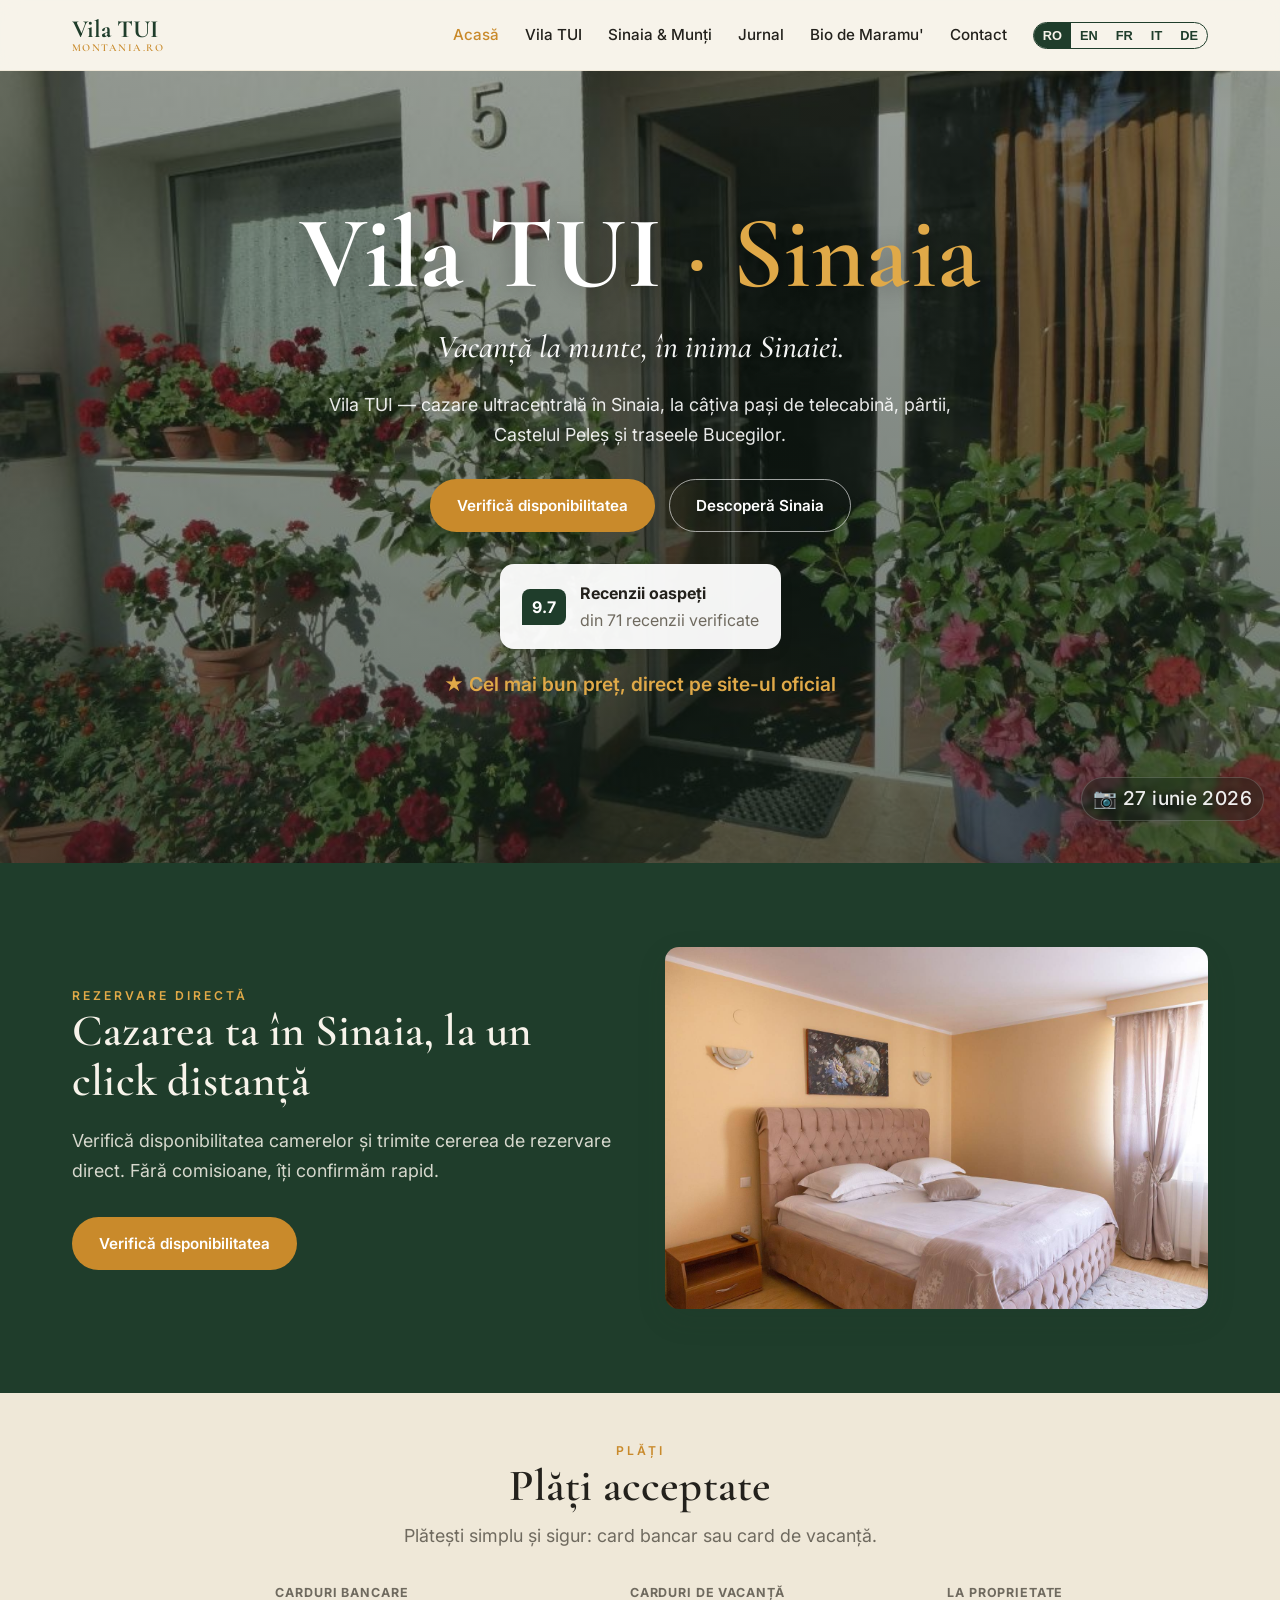
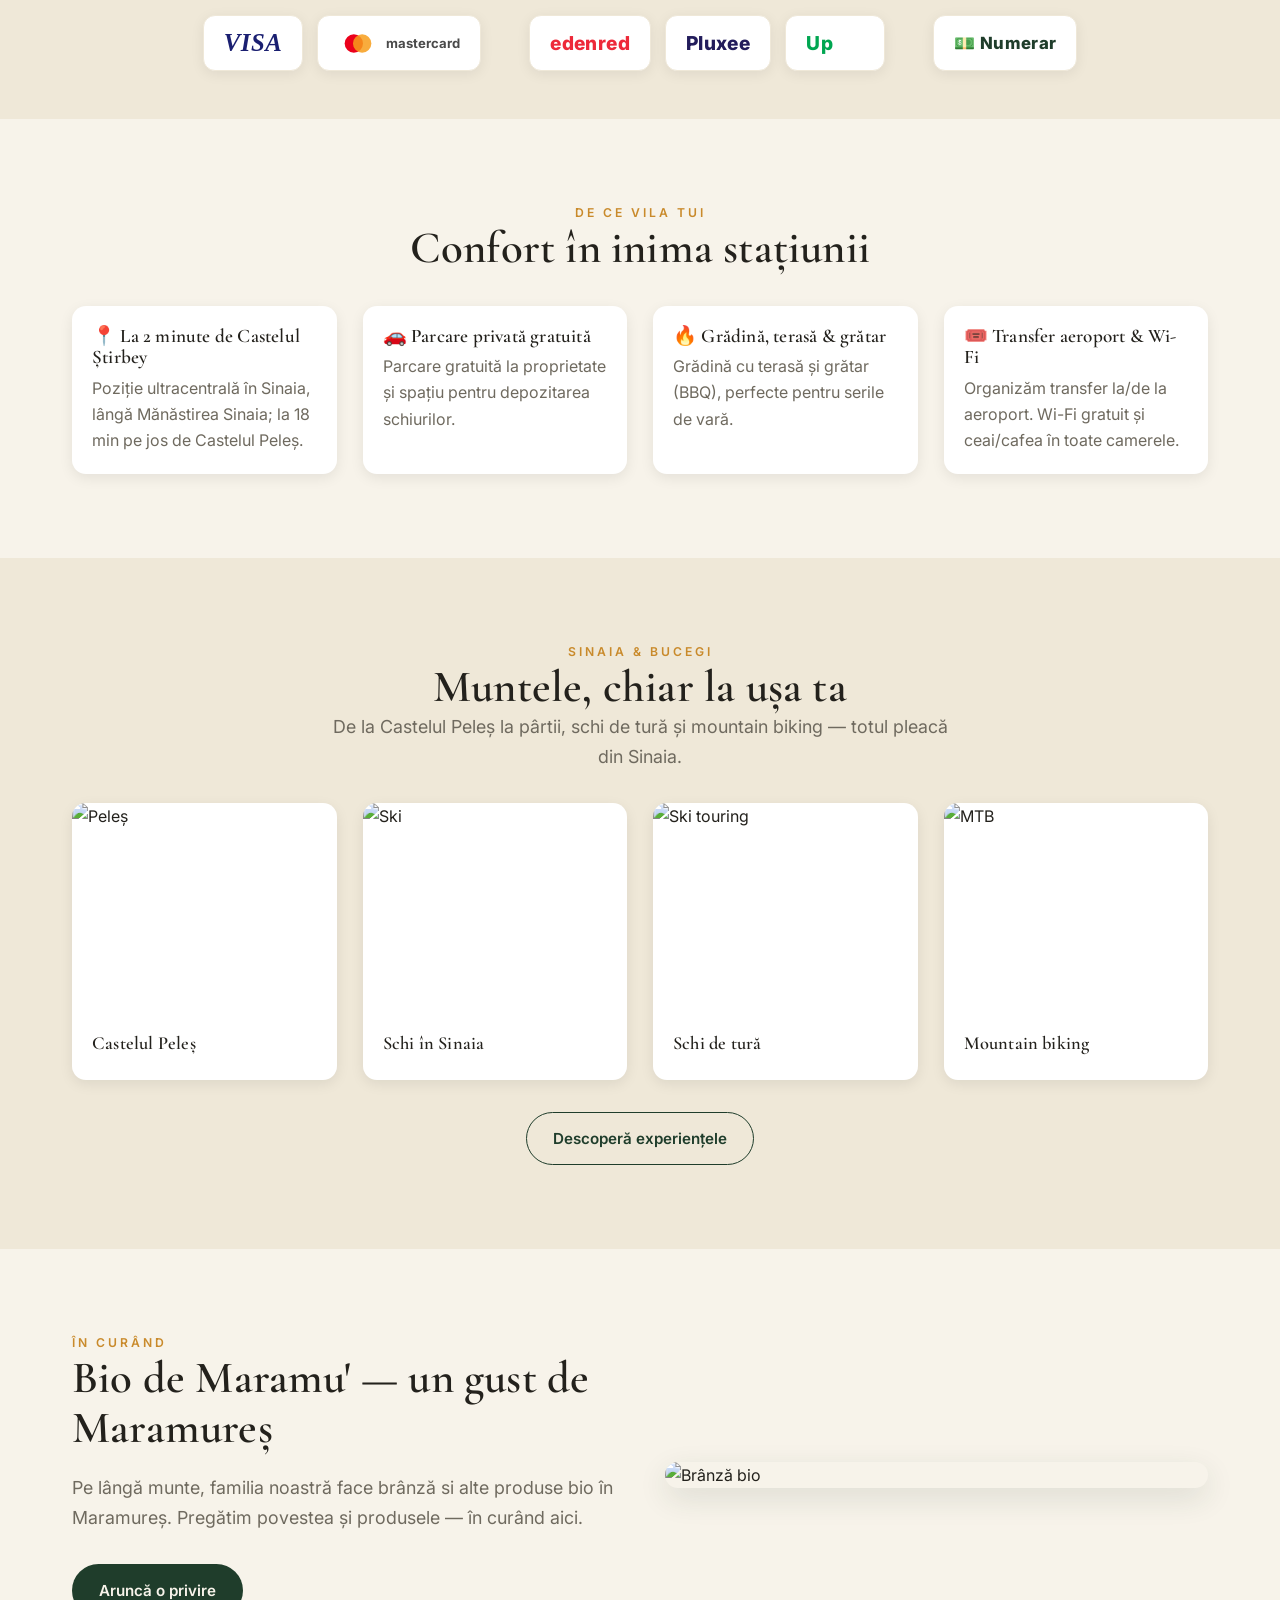
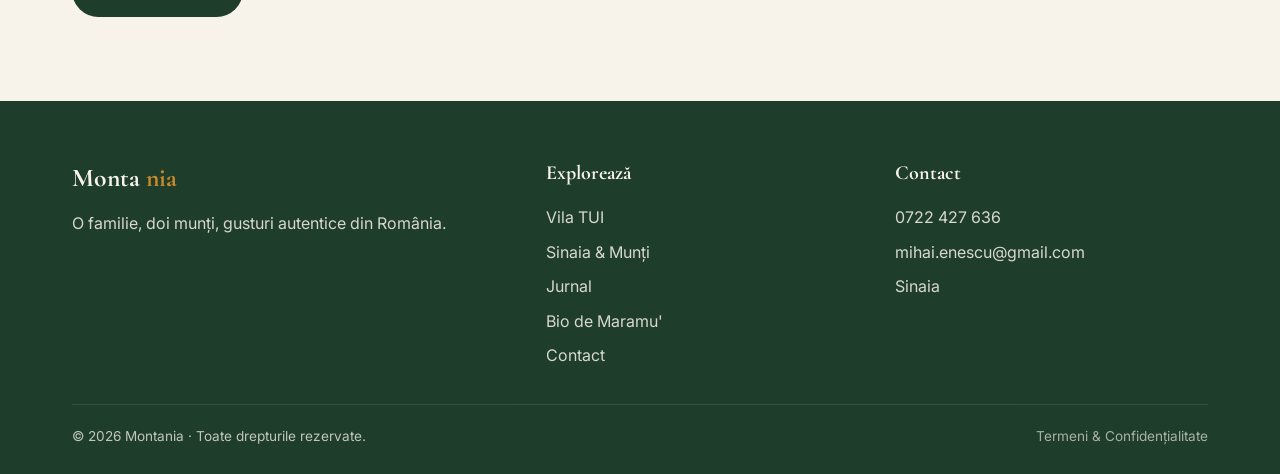
==== commit 541a52a1: "SEO/AEO: add Open Graph + Twitter cards, canonical URLs, LodgingBusiness JSON-LD, 1200x630 OG cover" ====
--- a/index.html
+++ b/index.html
@@ -5,6 +5,65 @@
   <meta name="viewport" content="width=device-width, initial-scale=1.0">
   <title>Vila TUI Sinaia — Cazare ultracentrală | Montania</title>
   <meta name="description" content="Vila TUI Sinaia: cazare ultracentrală, la câțiva pași de telecabină, pârtii, Castelul Peleș și Munții Bucegi. Verifică disponibilitatea și rezervă direct.">
+  <link rel="canonical" href="https://www.montania.ro/">
+
+  <!-- Open Graph / Facebook / WhatsApp -->
+  <meta property="og:type" content="business.business">
+  <meta property="og:site_name" content="Montania · Vila TUI Sinaia">
+  <meta property="og:title" content="Vila TUI Sinaia — Cazare ultracentrală | Montania">
+  <meta property="og:description" content="Cazare ultracentrală în Sinaia, la câțiva pași de telecabină, pârtii, Castelul Peleș și Munții Bucegi. Verifică disponibilitatea și rezervă direct — cel mai bun preț.">
+  <meta property="og:url" content="https://www.montania.ro/">
+  <meta property="og:image" content="https://www.montania.ro/assets/img/og/og-cover.jpg">
+  <meta property="og:image:width" content="1200">
+  <meta property="og:image:height" content="630">
+  <meta property="og:locale" content="ro_RO">
+  <meta property="og:locale:alternate" content="en_US">
+  <meta property="og:locale:alternate" content="fr_FR">
+  <meta property="og:locale:alternate" content="it_IT">
+  <meta property="og:locale:alternate" content="de_DE">
+  <meta name="twitter:card" content="summary_large_image">
+  <meta name="twitter:title" content="Vila TUI Sinaia — Cazare ultracentrală">
+  <meta name="twitter:description" content="Cazare ultracentrală în Sinaia, lângă telecabină, pârtii și Castelul Peleș. Rezervă direct, cel mai bun preț.">
+  <meta name="twitter:image" content="https://www.montania.ro/assets/img/og/og-cover.jpg">
+
+  <!-- Structured data: lodging business (Google rich results + AI assistants) -->
+  <script type="application/ld+json">
+  {
+    "@context": "https://schema.org",
+    "@type": "LodgingBusiness",
+    "@id": "https://www.montania.ro/#vila-tui",
+    "name": "Vila TUI Sinaia",
+    "alternateName": "Pensiunea TUI",
+    "url": "https://www.montania.ro/",
+    "image": "https://www.montania.ro/assets/img/og/og-cover.jpg",
+    "description": "Cazare ultracentrală în Sinaia, la câțiva pași de telecabină, pârtii, Castelul Peleș și Munții Bucegi.",
+    "telephone": "+40722427636",
+    "email": "mihai.enescu@gmail.com",
+    "priceRange": "$$",
+    "currenciesAccepted": "RON",
+    "paymentAccepted": "Cash, Visa, Mastercard, Edenred, Pluxee, Up",
+    "address": {
+      "@type": "PostalAddress",
+      "streetAddress": "Str. Aosta nr. 5",
+      "addressLocality": "Sinaia",
+      "addressRegion": "Prahova",
+      "postalCode": "106100",
+      "addressCountry": "RO"
+    },
+    "geo": { "@type": "GeoCoordinates", "latitude": 45.3506, "longitude": 25.5494 },
+    "hasMap": "https://maps.google.com/?q=Pensiunea+Tui+Str.+Aosta+5+Sinaia",
+    "amenityFeature": [
+      { "@type": "LocationFeatureSpecification", "name": "Wi-Fi gratuit", "value": true },
+      { "@type": "LocationFeatureSpecification", "name": "Parcare", "value": true },
+      { "@type": "LocationFeatureSpecification", "name": "Mic dejun", "value": true },
+      { "@type": "LocationFeatureSpecification", "name": "Acces fără trepte (parter)", "value": true }
+    ],
+    "sameAs": [
+      "https://www.booking.com/hotel/ro/pensiunea-tui.html"
+    ]
+  }
+  </script>
+
   <link rel="preconnect" href="https://fonts.googleapis.com">
   <link rel="preconnect" href="https://fonts.gstatic.com" crossorigin>
   <link href="https://fonts.googleapis.com/css2?family=Cormorant+Garamond:wght@500;600;700&family=Inter:wght@400;500;600;700&display=swap" rel="stylesheet">
--- a/assets/css/styles.css
+++ b/assets/css/styles.css
@@ -211,6 +211,7 @@
 .pay-mini { margin-top: 16px; padding-top: 14px; border-top: 1px solid var(--cream-2); }
 .pay-mini-title { display: block; font-size: .74rem; font-weight: 700; text-transform: uppercase; letter-spacing: .06em; color: var(--muted); margin-bottom: 10px; }
 .pay-mini-logos { display: flex; flex-wrap: wrap; gap: 8px; }
+.tax-note { margin-top: 12px; font-size: .76rem; line-height: 1.45; color: var(--muted); border-top: 1px dashed var(--cream-2); padding-top: 10px; }
 .pay-mini .pay-chip { height: 38px; min-width: 0; padding: 0 12px; font-size: .92rem; gap: 6px; box-shadow: 0 2px 8px rgba(0,0,0,.06); }
 .pay-mini .pay-visa { font-size: 1.15rem; }
 .pay-mini .pay-cash { font-size: .9rem; }
@@ -226,6 +227,11 @@
 .cal-day.empty { visibility: hidden; }
 .cal-day.available { background: var(--cream-2); color: var(--charcoal); }
 .cal-day.available:hover { background: var(--amber-soft); color: #fff; }
+.cal-day.outside .cal-num { opacity: .42; }
+.cal-day.outside.available { background: transparent; }
+.cal-day.outside.available:hover { background: var(--amber-soft); }
+.cal-day.outside.available:hover .cal-num { opacity: 1; color: #fff; }
+.cal-day.outside.selected .cal-num, .cal-day.outside.in-range .cal-num { opacity: 1; }
 .cal-day.booked { background: #efd6d2; color: #b14b3c; cursor: not-allowed; text-decoration: line-through; opacity: .8; }
 .cal-day.past { color: #c4bdac; cursor: not-allowed; }
 .cal-day.selected { background: var(--green); color: #fff; }
@@ -255,6 +261,17 @@
 .mt-1 { margin-top: 10px; } .mt-2 { margin-top: 20px; } .mt-3 { margin-top: 32px; }
 .mb-2 { margin-bottom: 20px; }
 .tag-secondary { font-size: .8rem; color: var(--muted); font-style: italic; }
+.bio-cols { display: grid; grid-template-columns: 1fr 1fr; gap: 40px; align-items: start; }
+.bio-col { min-width: 0; }
+.bio-cat-title { font-family: "Cormorant Garamond", serif; font-size: 1.7rem; color: var(--charcoal); margin: 0 0 4px; }
+.bio-cat-sub { color: var(--muted); margin: 0 0 16px; font-size: .92rem; }
+.bio-cards { grid-template-columns: 1fr 1fr; gap: 20px; }
+@media (max-width: 880px) {
+  .bio-cols { grid-template-columns: 1fr; gap: 36px; }
+}
+@media (max-width: 460px) {
+  .bio-cards { grid-template-columns: 1fr; }
+}
 .best-price { font-size: .92rem; color: var(--green); font-weight: 700; }
 
 /* ---------- Pictogram pills (Booking-style) ---------- */
@@ -275,6 +292,10 @@
 .rate-side .btn { width: 100%; justify-content: center; }
 .badge-ok { display: inline-block; font-size: .78rem; font-weight: 700; color: var(--green); background: rgba(60,120,80,.1); padding: 3px 10px; border-radius: 7px; margin-top: 6px; }
 .badge-no { display: inline-block; font-size: .78rem; font-weight: 700; color: #b4453a; background: #f6e2df; padding: 3px 10px; border-radius: 7px; margin-top: 6px; }
+.badge-soon { display: inline-block; font-size: .78rem; font-weight: 700; color: #8a5a00; background: #fbeccd; padding: 3px 10px; border-radius: 7px; margin-top: 6px; }
+.rate-quote { font-size: 1.05rem; font-weight: 700; color: #8a5a00; }
+.rate-pickdates { font-size: .9rem; font-weight: 600; color: var(--green); line-height: 1.35; }
+.rate-note { background: #fbf3e1; border: 1px solid #f0dcae; color: #6b4e16; border-radius: 12px; padding: 12px 16px; margin-bottom: 16px; font-size: .92rem; line-height: 1.5; }
 .rate-thumb-wrap { position: relative; width: 150px; cursor: pointer; }
 .rate-thumb-wrap .rate-thumb { width: 100%; transition: filter .2s ease; }
 .rate-thumb-wrap:hover .rate-thumb { filter: brightness(.9); }
@@ -341,6 +362,7 @@
 .feed-item:hover img { transform: scale(1.04); }
 .feed-cap { position: absolute; left: 0; right: 0; bottom: 0; padding: 22px 14px 12px; color: #fff; font-size: .9rem; background: linear-gradient(transparent, rgba(0,0,0,.7)); }
 .feed-place { display: block; font-size: .76rem; opacity: .85; margin-top: 2px; }
+.feed-date { position: absolute; top: 10px; left: 10px; z-index: 2; font-size: .72rem; font-weight: 600; letter-spacing: .01em; color: #fff; background: rgba(20,35,25,.55); backdrop-filter: blur(2px); padding: 4px 9px; border-radius: 999px; border: 1px solid rgba(255,255,255,.18); }
 .hidden { display: none !important; }
 
 /* ---------- Gallery (masonry) ---------- */
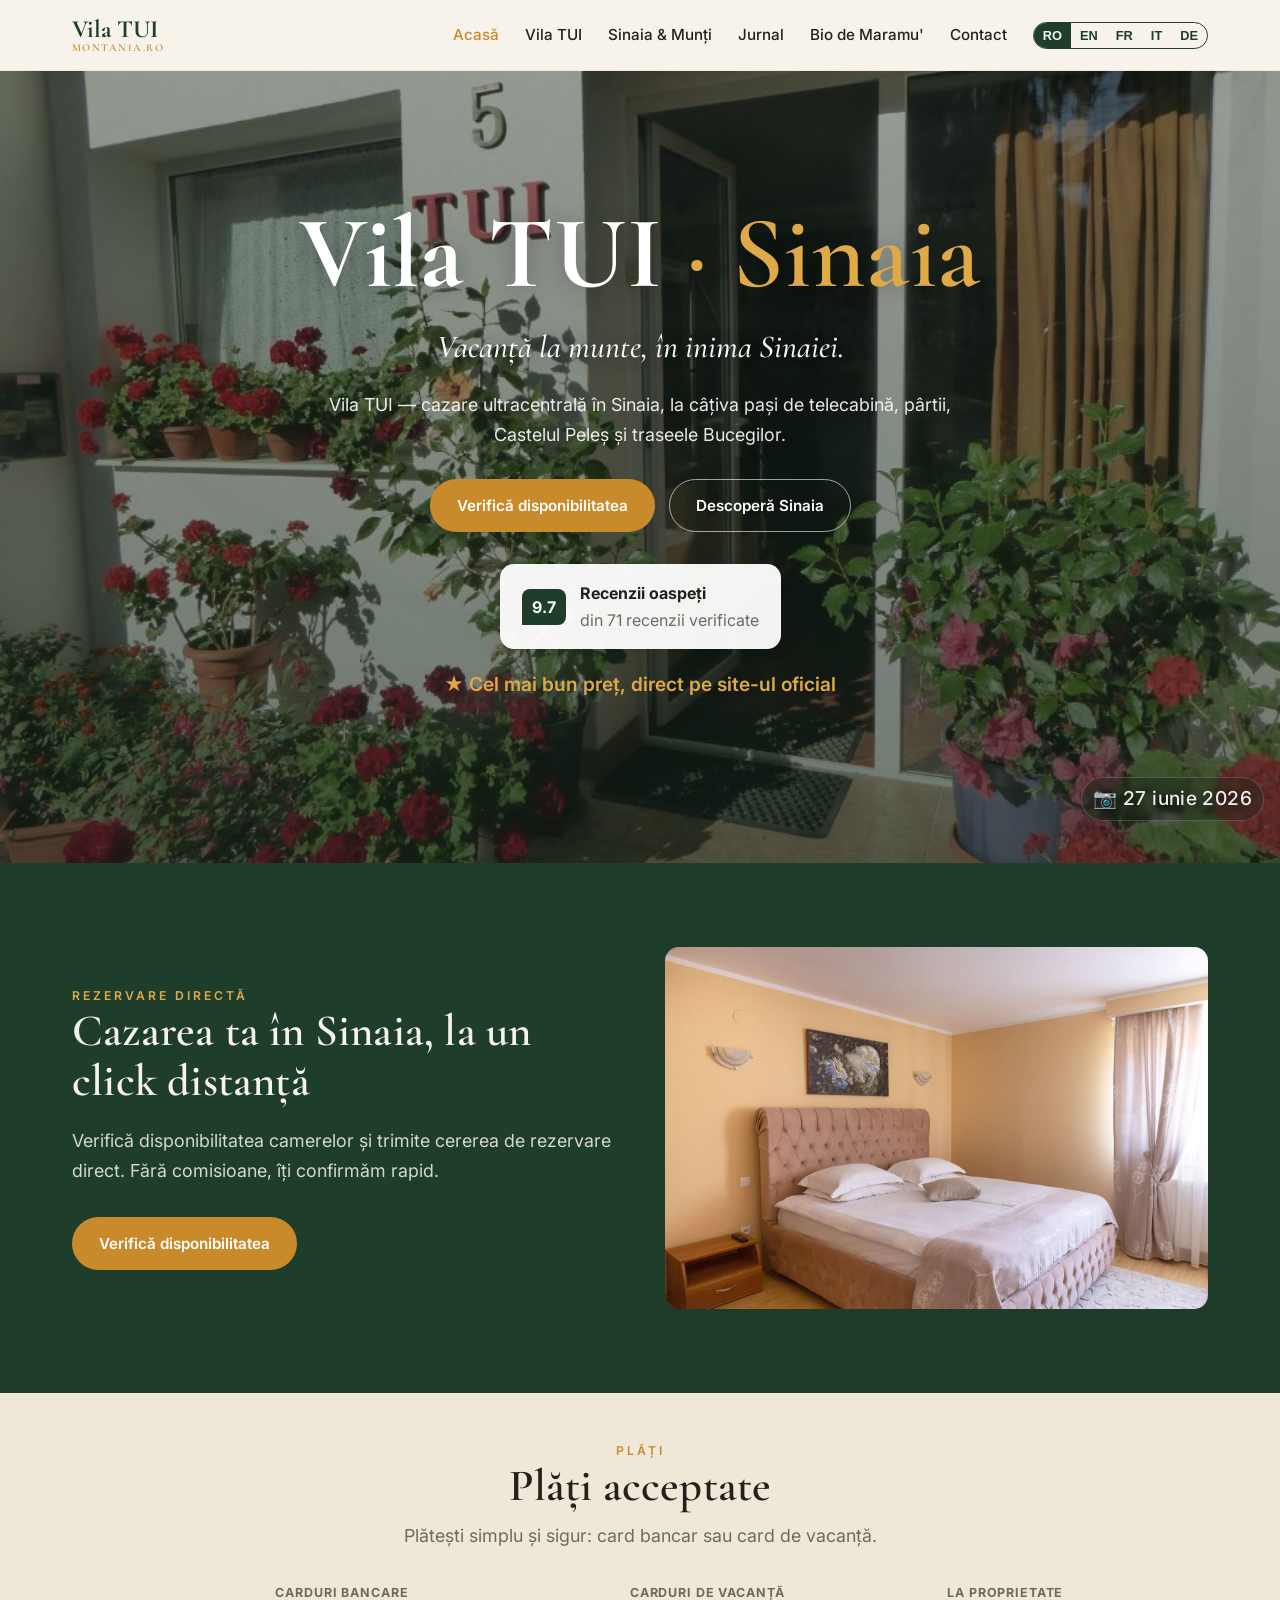
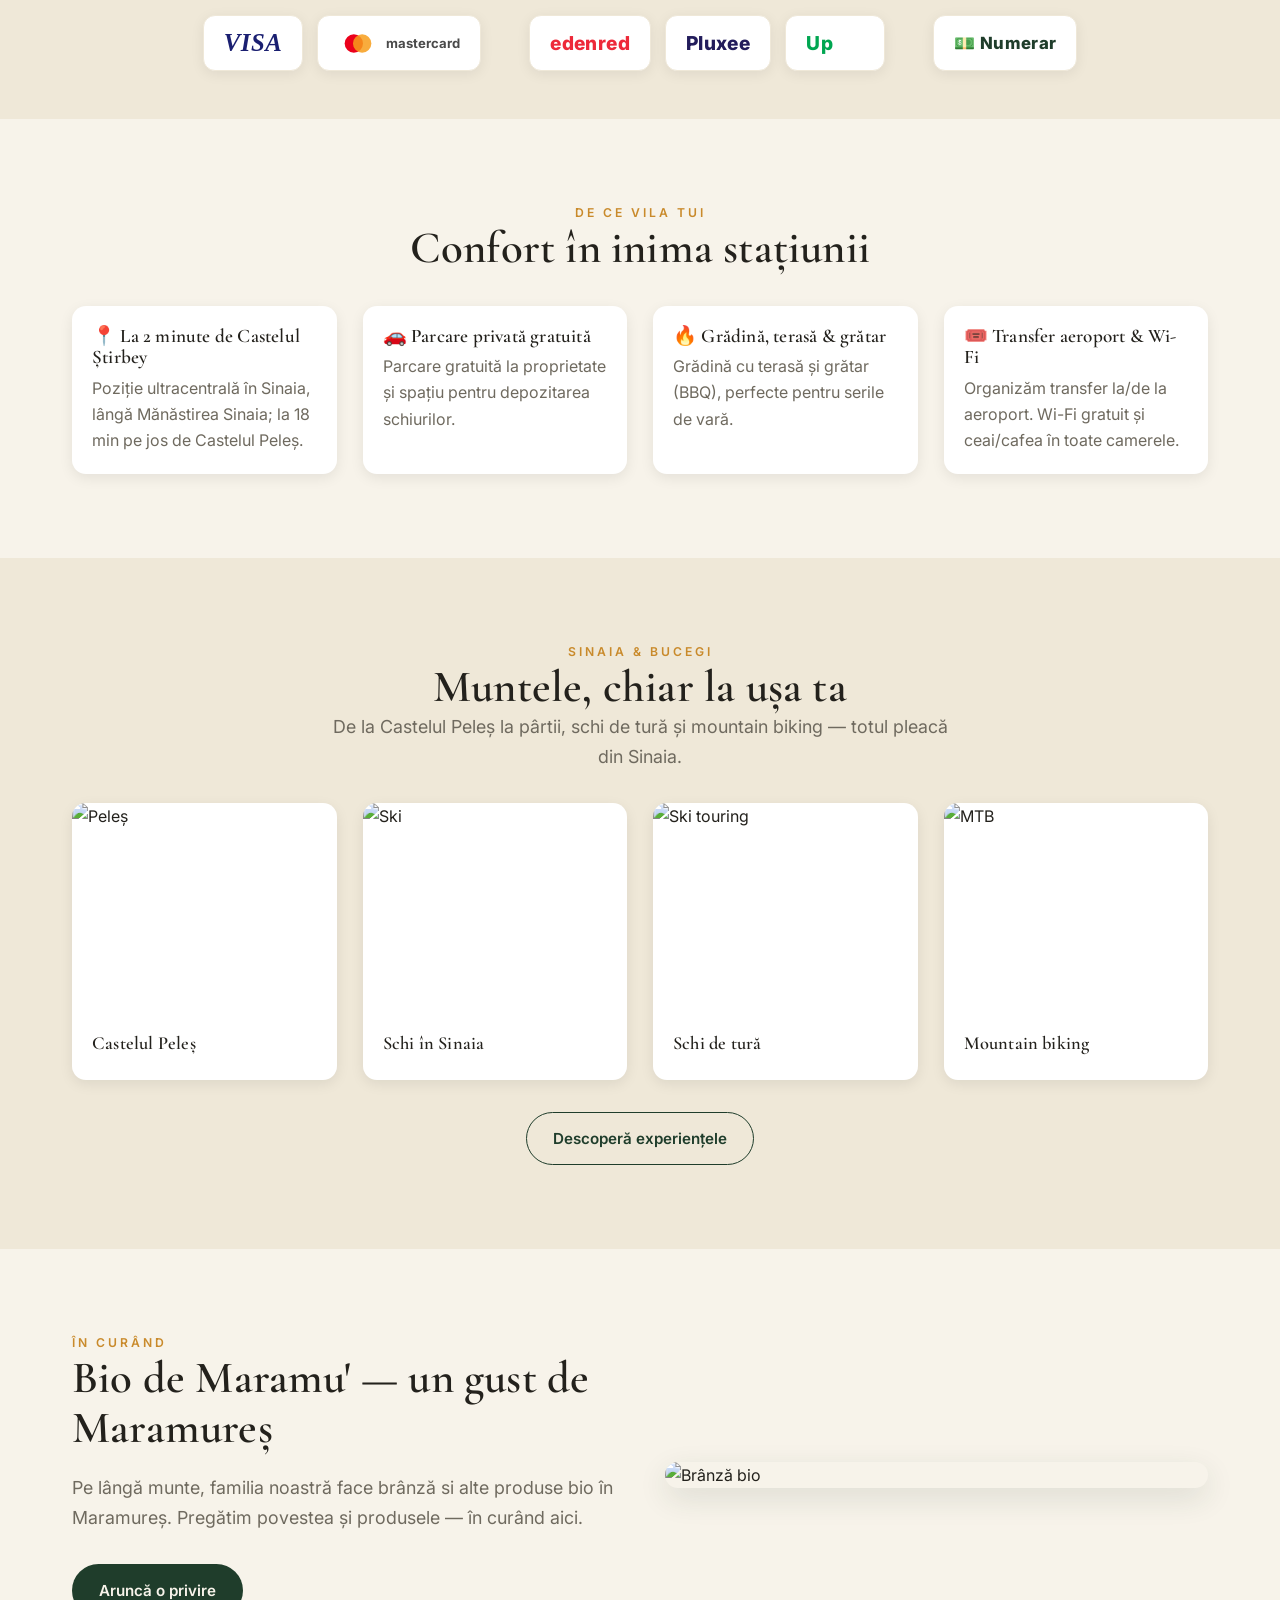
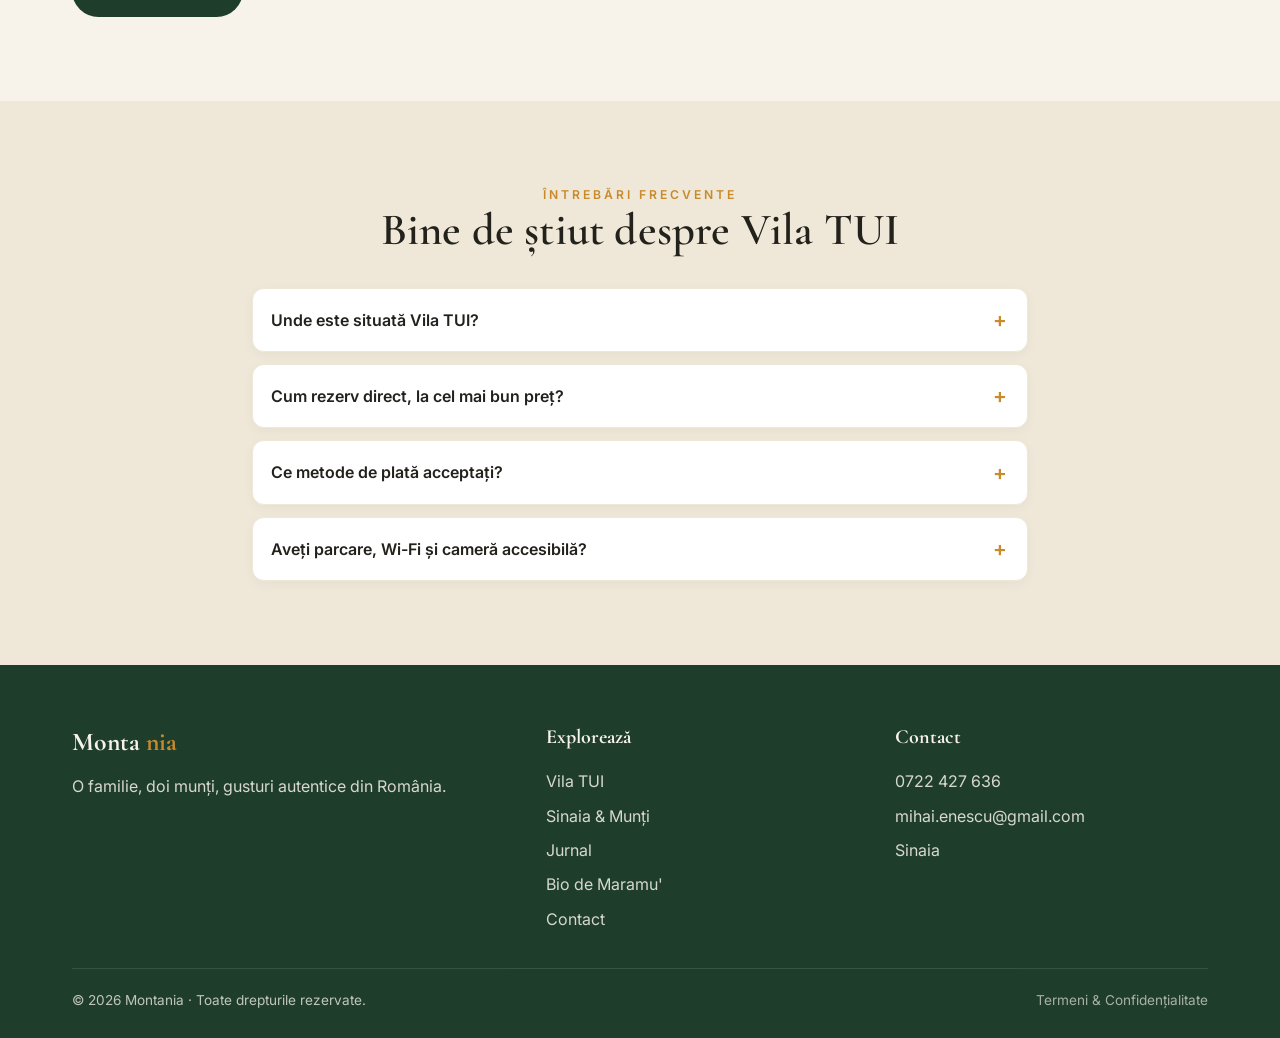
==== commit fa813efc: "SEO/AEO: add room Offer prices + AggregateRating schema, multilingual FAQ section with FAQPage schem" ====
--- a/index.html
+++ b/index.html
@@ -58,6 +58,21 @@
       { "@type": "LocationFeatureSpecification", "name": "Mic dejun", "value": true },
       { "@type": "LocationFeatureSpecification", "name": "Acces fără trepte (parter)", "value": true }
     ],
+    "aggregateRating": {
+      "@type": "AggregateRating",
+      "ratingValue": "9.8",
+      "bestRating": "10",
+      "worstRating": "1",
+      "reviewCount": "8"
+    },
+    "makesOffer": [
+      { "@type": "Offer", "priceCurrency": "RON", "price": "373", "availability": "https://schema.org/InStock", "url": "https://www.montania.ro/vila", "itemOffered": { "@type": "HotelRoom", "name": "Cameră dublă cu balcon" } },
+      { "@type": "Offer", "priceCurrency": "RON", "price": "350", "availability": "https://schema.org/InStock", "url": "https://www.montania.ro/vila", "itemOffered": { "@type": "HotelRoom", "name": "Cameră Queen" } },
+      { "@type": "Offer", "priceCurrency": "RON", "price": "390", "availability": "https://schema.org/InStock", "url": "https://www.montania.ro/vila", "itemOffered": { "@type": "HotelRoom", "name": "Cameră deluxe" } },
+      { "@type": "Offer", "priceCurrency": "RON", "price": "352", "availability": "https://schema.org/InStock", "url": "https://www.montania.ro/vila", "itemOffered": { "@type": "HotelRoom", "name": "Cameră triplă" } },
+      { "@type": "Offer", "priceCurrency": "RON", "price": "579", "availability": "https://schema.org/InStock", "url": "https://www.montania.ro/vila", "itemOffered": { "@type": "HotelRoom", "name": "Apartament cu balcon (45 m²)" } },
+      { "@type": "Offer", "priceCurrency": "RON", "price": "350", "availability": "https://schema.org/InStock", "url": "https://www.montania.ro/vila", "itemOffered": { "@type": "HotelRoom", "name": "Cameră accesibilă la parter" } }
+    ],
     "sameAs": [
       "https://www.booking.com/hotel/ro/pensiunea-tui.html"
     ]
@@ -217,6 +232,47 @@
     </div>
   </section>
 
+  <!-- FAQ (SEO + AI answers) -->
+  <section class="section bg-cream2">
+    <div class="container container-narrow">
+      <div class="center mb-2">
+        <p class="eyebrow" data-i18n="faq.eyebrow">Întrebări frecvente</p>
+        <h2 data-i18n="faq.title">Bine de știut despre Vila TUI</h2>
+      </div>
+      <div class="faq mt-3">
+        <details class="faq-item">
+          <summary data-i18n="faq.q1">Unde este situată Vila TUI?</summary>
+          <p data-i18n="faq.a1">Vila TUI este ultracentrală în Sinaia, pe Str. Aosta nr. 5, la câțiva pași de telecabină, pârtii și de Castelul Peleș, cu Munții Bucegi în apropiere.</p>
+        </details>
+        <details class="faq-item">
+          <summary data-i18n="faq.q2">Cum rezerv direct, la cel mai bun preț?</summary>
+          <p data-i18n="faq.a2">Verifici disponibilitatea și prețurile pe pagina Vila TUI și rezervi direct pe WhatsApp — fără comisioane, cu cel mai bun preț oferit de proprietar.</p>
+        </details>
+        <details class="faq-item">
+          <summary data-i18n="faq.q3">Ce metode de plată acceptați?</summary>
+          <p data-i18n="faq.a3">Acceptăm numerar, card (Visa, Mastercard) și carduri de vacanță (Edenred, Pluxee, Up).</p>
+        </details>
+        <details class="faq-item">
+          <summary data-i18n="faq.q4">Aveți parcare, Wi-Fi și cameră accesibilă?</summary>
+          <p data-i18n="faq.a4">Da — Wi-Fi gratuit, parcare și o cameră accesibilă la parter, fără trepte.</p>
+        </details>
+      </div>
+    </div>
+  </section>
+
+  <script type="application/ld+json">
+  {
+    "@context": "https://schema.org",
+    "@type": "FAQPage",
+    "mainEntity": [
+      { "@type": "Question", "name": "Unde este situată Vila TUI?", "acceptedAnswer": { "@type": "Answer", "text": "Vila TUI este ultracentrală în Sinaia, pe Str. Aosta nr. 5, la câțiva pași de telecabină, pârtii și de Castelul Peleș, cu Munții Bucegi în apropiere." } },
+      { "@type": "Question", "name": "Cum rezerv direct, la cel mai bun preț?", "acceptedAnswer": { "@type": "Answer", "text": "Verifici disponibilitatea și prețurile pe pagina Vila TUI și rezervi direct pe WhatsApp — fără comisioane, cu cel mai bun preț oferit de proprietar." } },
+      { "@type": "Question", "name": "Ce metode de plată acceptați?", "acceptedAnswer": { "@type": "Answer", "text": "Acceptăm numerar, card (Visa, Mastercard) și carduri de vacanță (Edenred, Pluxee, Up)." } },
+      { "@type": "Question", "name": "Aveți parcare, Wi-Fi și cameră accesibilă?", "acceptedAnswer": { "@type": "Answer", "text": "Da — Wi-Fi gratuit, parcare și o cameră accesibilă la parter, fără trepte." } }
+    ]
+  }
+  </script>
+
   <!-- FOOTER -->
   <footer class="footer">
     <div class="container">
--- a/assets/css/styles.css
+++ b/assets/css/styles.css
@@ -261,6 +261,14 @@
 .mt-1 { margin-top: 10px; } .mt-2 { margin-top: 20px; } .mt-3 { margin-top: 32px; }
 .mb-2 { margin-bottom: 20px; }
 .tag-secondary { font-size: .8rem; color: var(--muted); font-style: italic; }
+.container-narrow { max-width: 820px; }
+.faq { display: flex; flex-direction: column; gap: 12px; }
+.faq-item { background: var(--white); border: 1px solid var(--cream-2); border-radius: 12px; padding: 4px 18px; box-shadow: 0 3px 12px rgba(0,0,0,.04); }
+.faq-item summary { cursor: pointer; list-style: none; font-weight: 600; color: var(--charcoal); padding: 14px 0; position: relative; padding-right: 28px; }
+.faq-item summary::-webkit-details-marker { display: none; }
+.faq-item summary::after { content: "+"; position: absolute; right: 2px; top: 50%; transform: translateY(-50%); font-size: 1.3rem; color: var(--amber); transition: transform .2s; }
+.faq-item[open] summary::after { content: "−"; }
+.faq-item p { margin: 0 0 16px; color: var(--muted); line-height: 1.55; }
 .bio-cols { display: grid; grid-template-columns: 1fr 1fr; gap: 40px; align-items: start; }
 .bio-col { min-width: 0; }
 .bio-cat-title { font-family: "Cormorant Garamond", serif; font-size: 1.7rem; color: var(--charcoal); margin: 0 0 4px; }
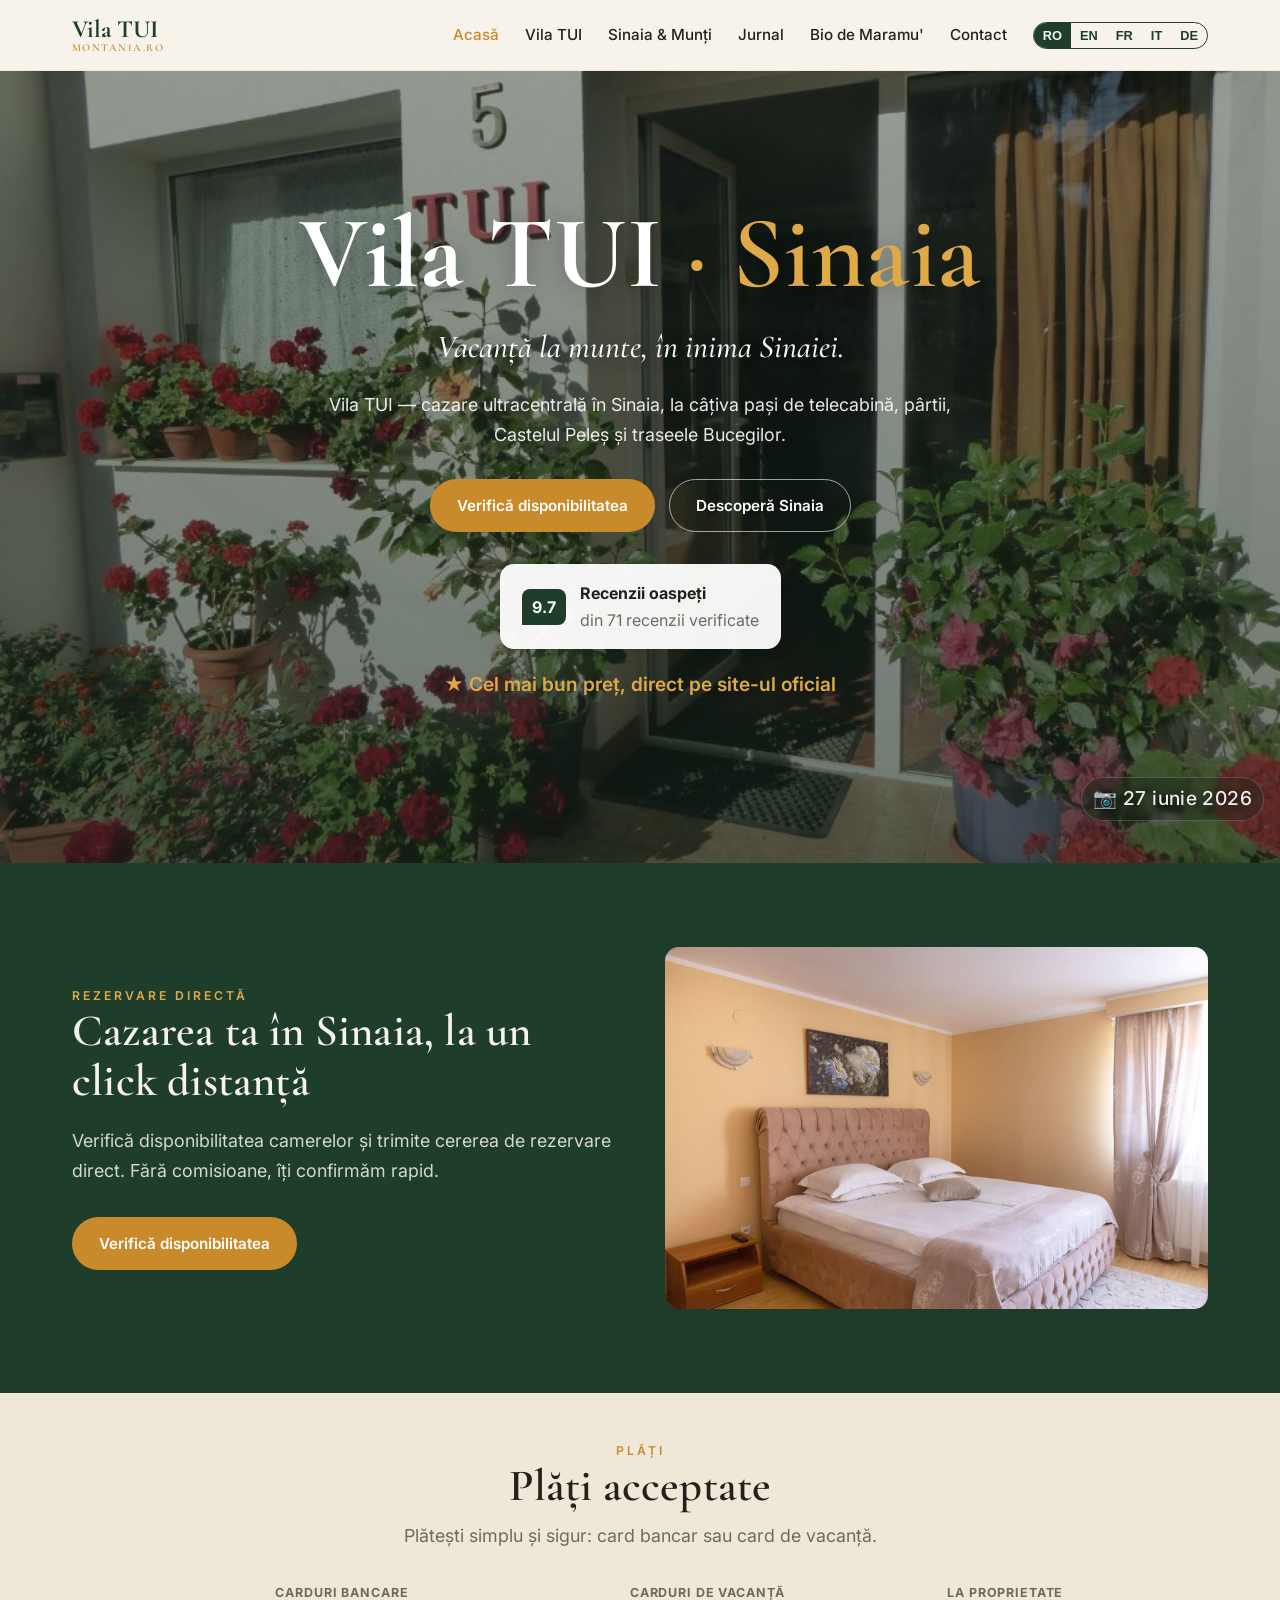
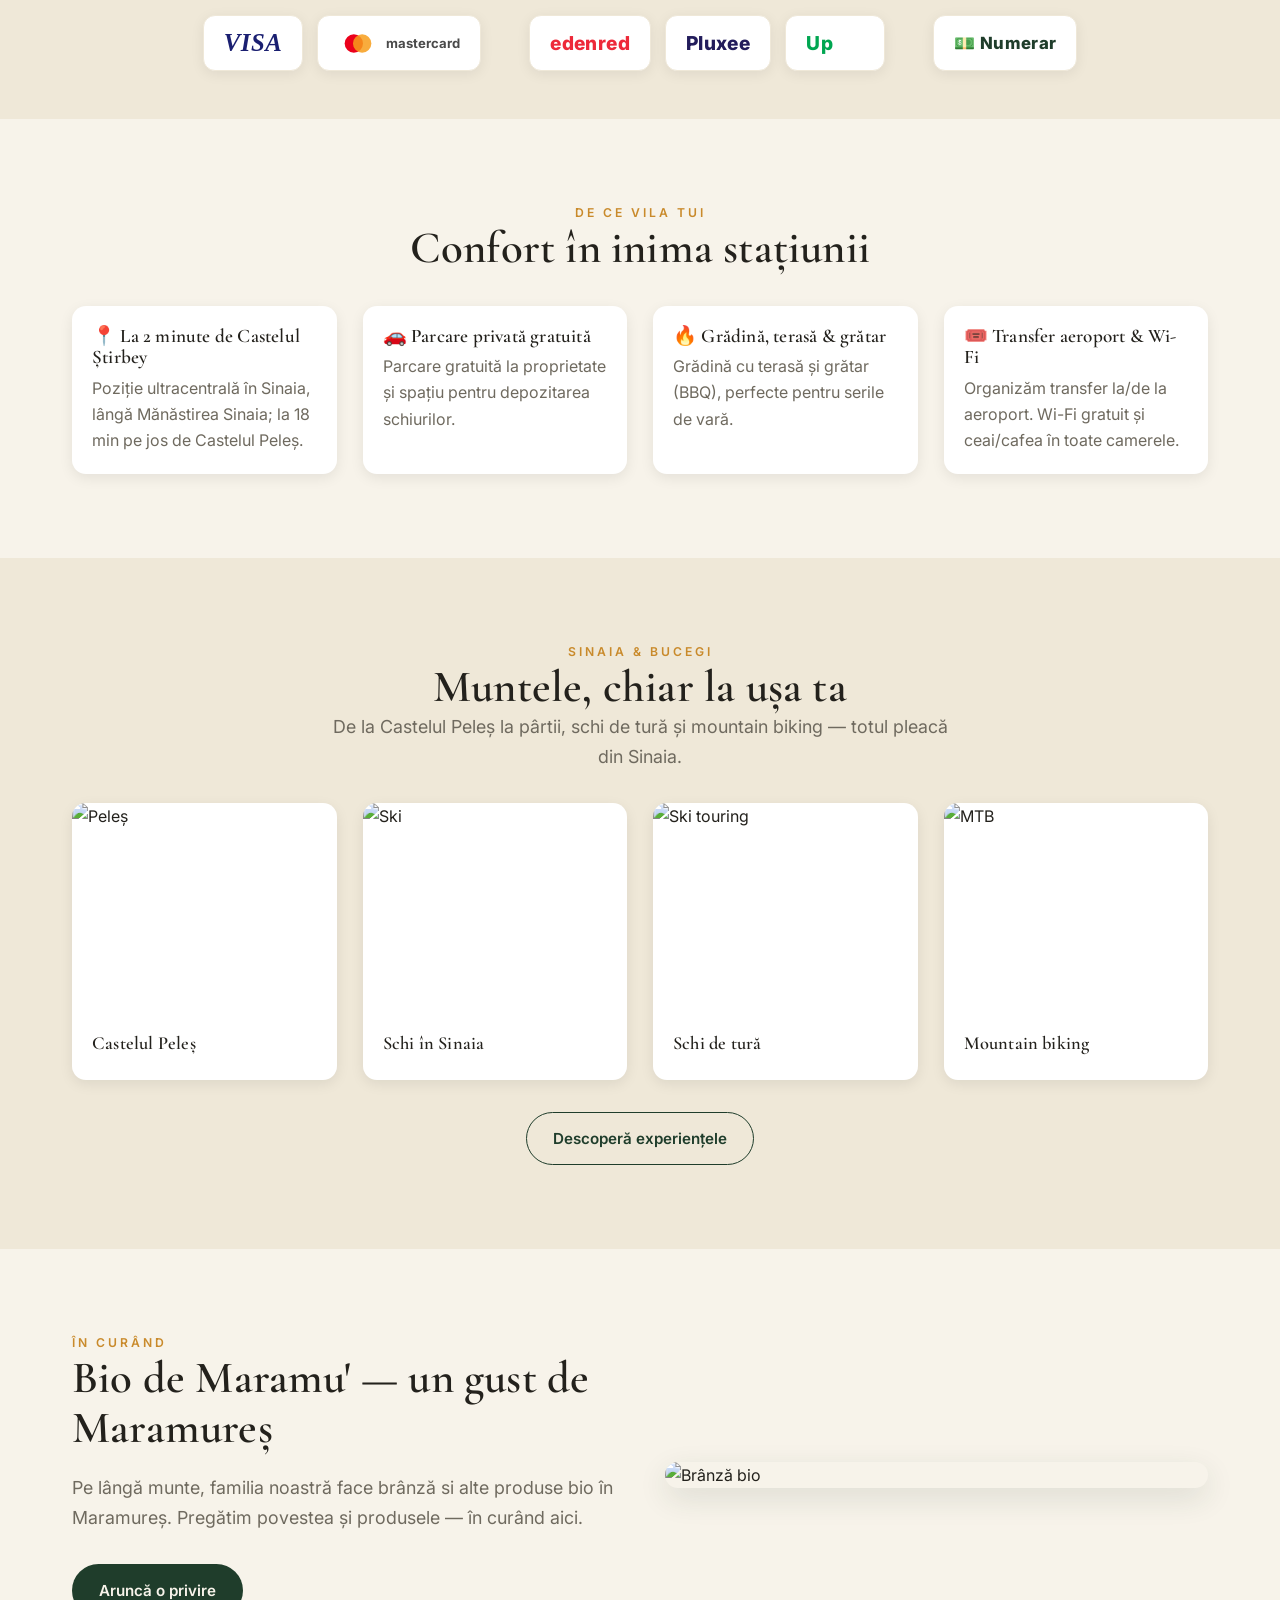
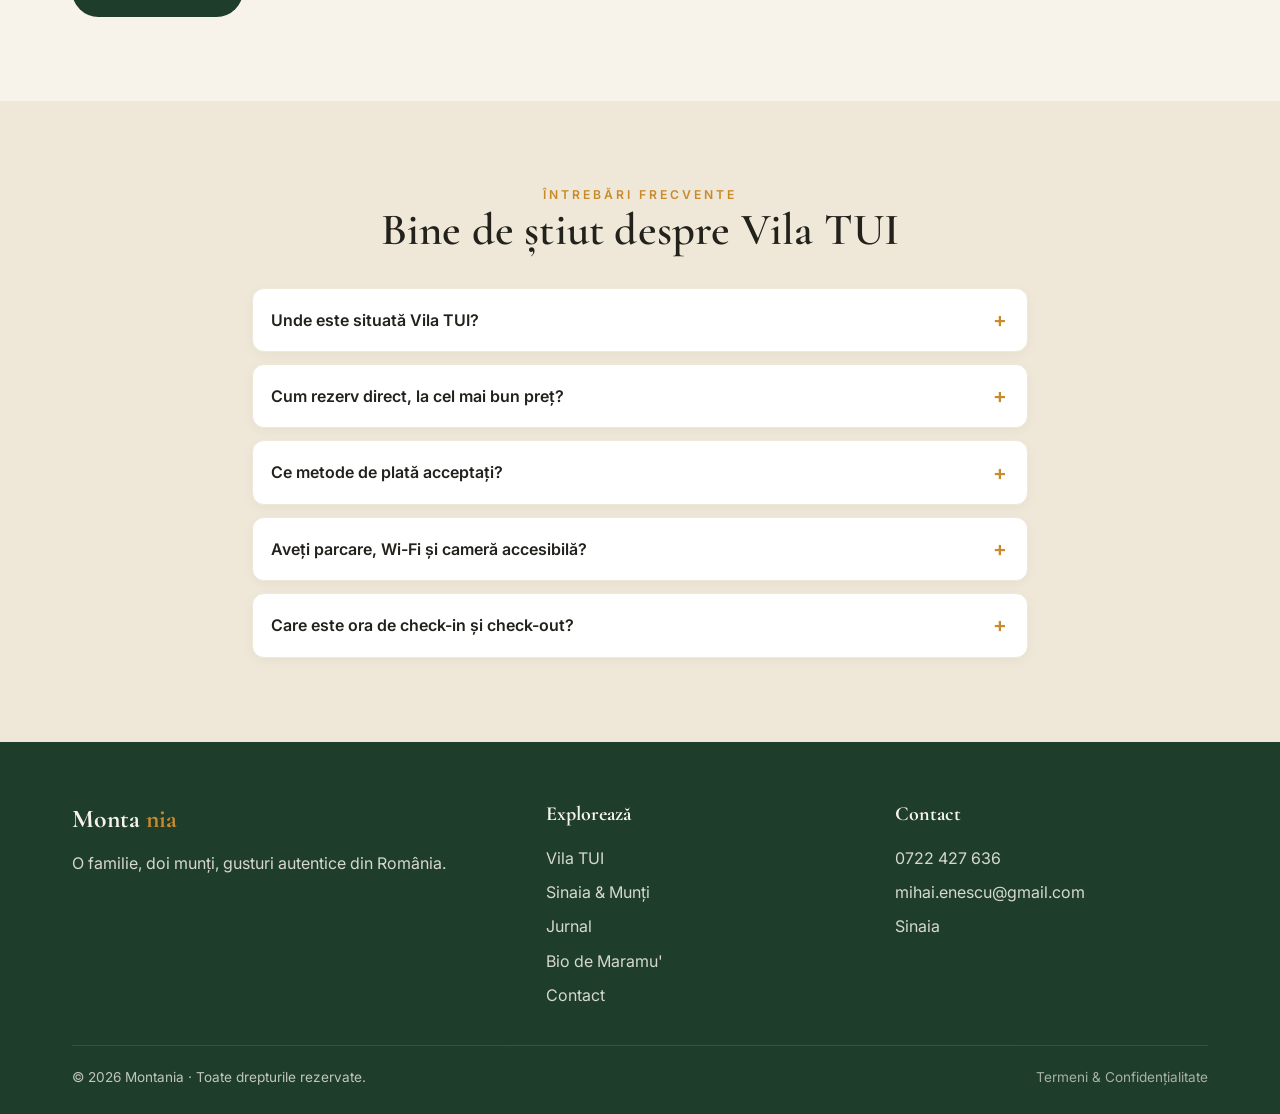
==== commit ce81a1f6: "Add check-in (13:00) / check-out (11:00) to hotel schema + multilingual FAQ" ====
--- a/index.html
+++ b/index.html
@@ -40,6 +40,8 @@
     "telephone": "+40722427636",
     "email": "mihai.enescu@gmail.com",
     "priceRange": "$$",
+    "checkinTime": "13:00:00",
+    "checkoutTime": "11:00:00",
     "currenciesAccepted": "RON",
     "paymentAccepted": "Cash, Visa, Mastercard, Edenred, Pluxee, Up",
     "address": {
@@ -256,6 +258,10 @@
           <summary data-i18n="faq.q4">Aveți parcare, Wi-Fi și cameră accesibilă?</summary>
           <p data-i18n="faq.a4">Da — Wi-Fi gratuit, parcare și o cameră accesibilă la parter, fără trepte.</p>
         </details>
+        <details class="faq-item">
+          <summary data-i18n="faq.q5">Care este ora de check-in și check-out?</summary>
+          <p data-i18n="faq.a5">Check-in după ora 13:00, check-out până la ora 11:00.</p>
+        </details>
       </div>
     </div>
   </section>
@@ -268,7 +274,8 @@
       { "@type": "Question", "name": "Unde este situată Vila TUI?", "acceptedAnswer": { "@type": "Answer", "text": "Vila TUI este ultracentrală în Sinaia, pe Str. Aosta nr. 5, la câțiva pași de telecabină, pârtii și de Castelul Peleș, cu Munții Bucegi în apropiere." } },
       { "@type": "Question", "name": "Cum rezerv direct, la cel mai bun preț?", "acceptedAnswer": { "@type": "Answer", "text": "Verifici disponibilitatea și prețurile pe pagina Vila TUI și rezervi direct pe WhatsApp — fără comisioane, cu cel mai bun preț oferit de proprietar." } },
       { "@type": "Question", "name": "Ce metode de plată acceptați?", "acceptedAnswer": { "@type": "Answer", "text": "Acceptăm numerar, card (Visa, Mastercard) și carduri de vacanță (Edenred, Pluxee, Up)." } },
-      { "@type": "Question", "name": "Aveți parcare, Wi-Fi și cameră accesibilă?", "acceptedAnswer": { "@type": "Answer", "text": "Da — Wi-Fi gratuit, parcare și o cameră accesibilă la parter, fără trepte." } }
+      { "@type": "Question", "name": "Aveți parcare, Wi-Fi și cameră accesibilă?", "acceptedAnswer": { "@type": "Answer", "text": "Da — Wi-Fi gratuit, parcare și o cameră accesibilă la parter, fără trepte." } },
+      { "@type": "Question", "name": "Care este ora de check-in și check-out?", "acceptedAnswer": { "@type": "Answer", "text": "Check-in după ora 13:00, check-out până la ora 11:00." } }
     ]
   }
   </script>
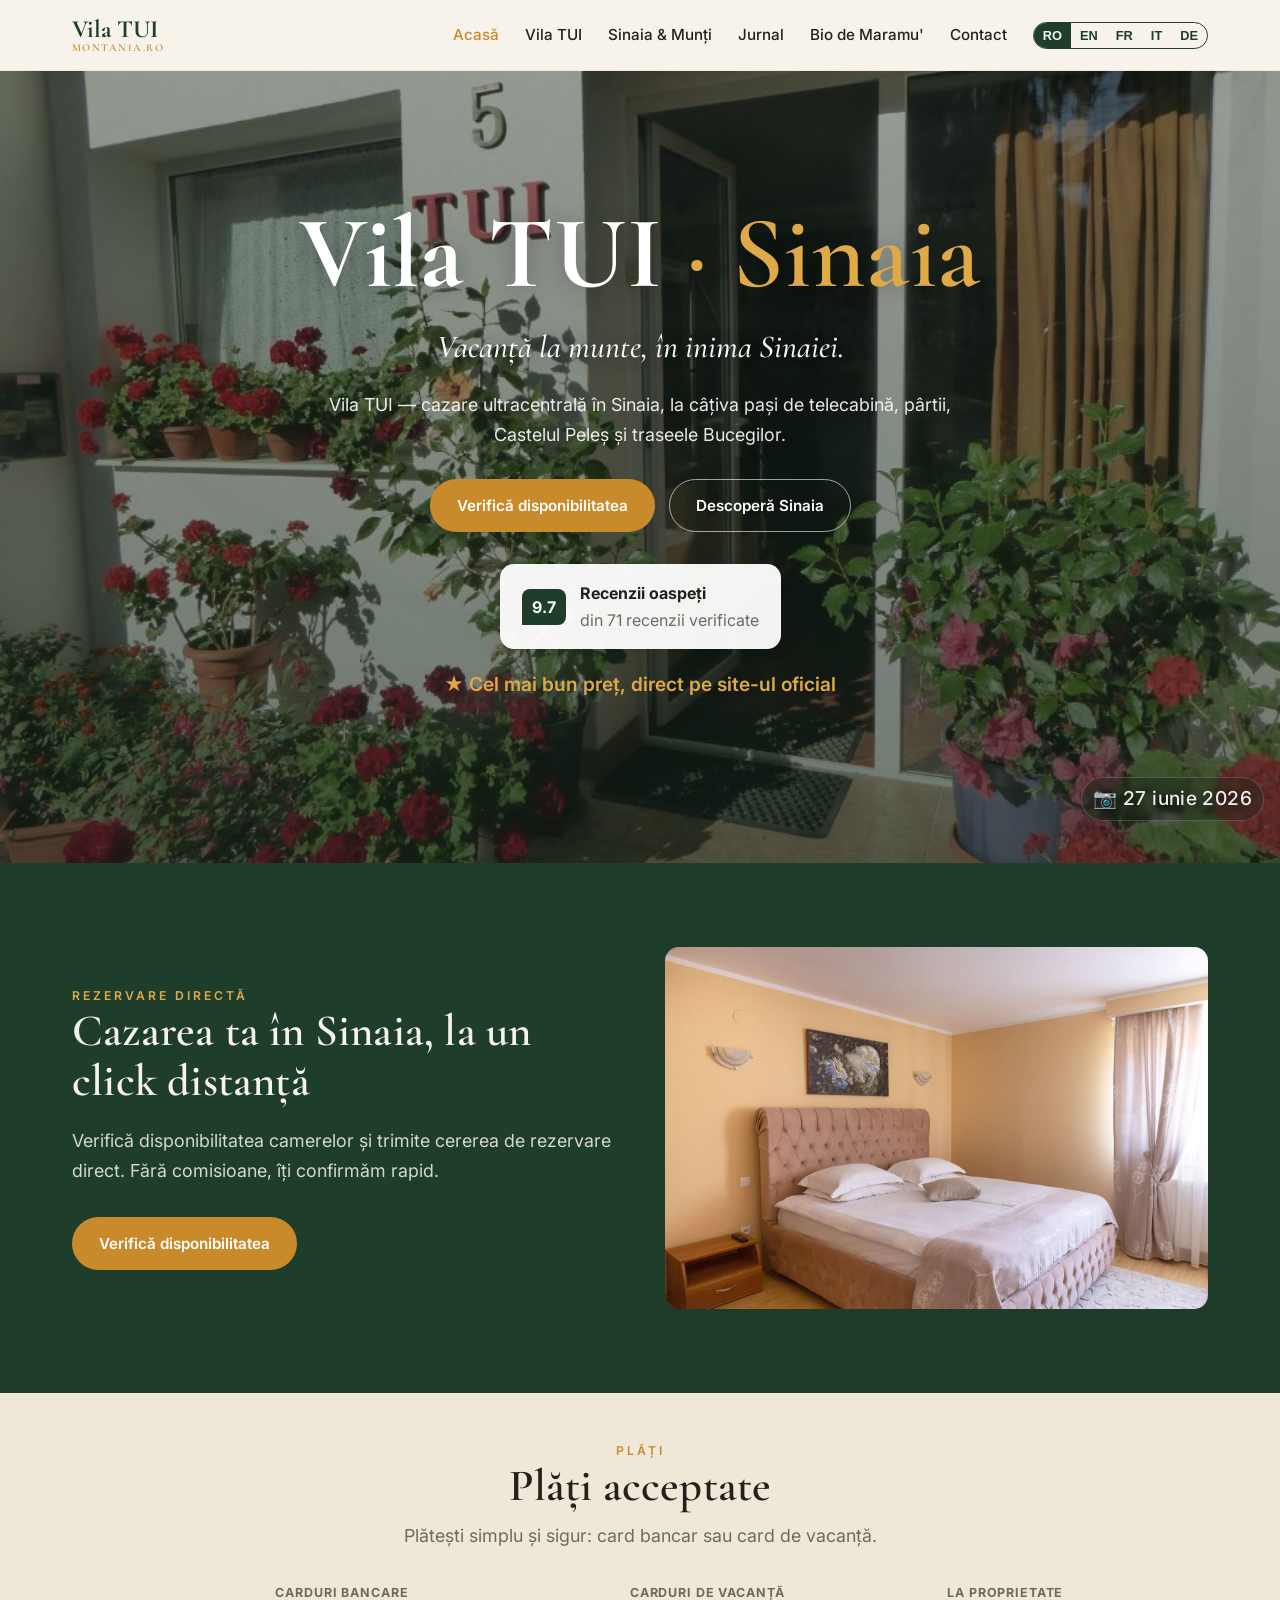
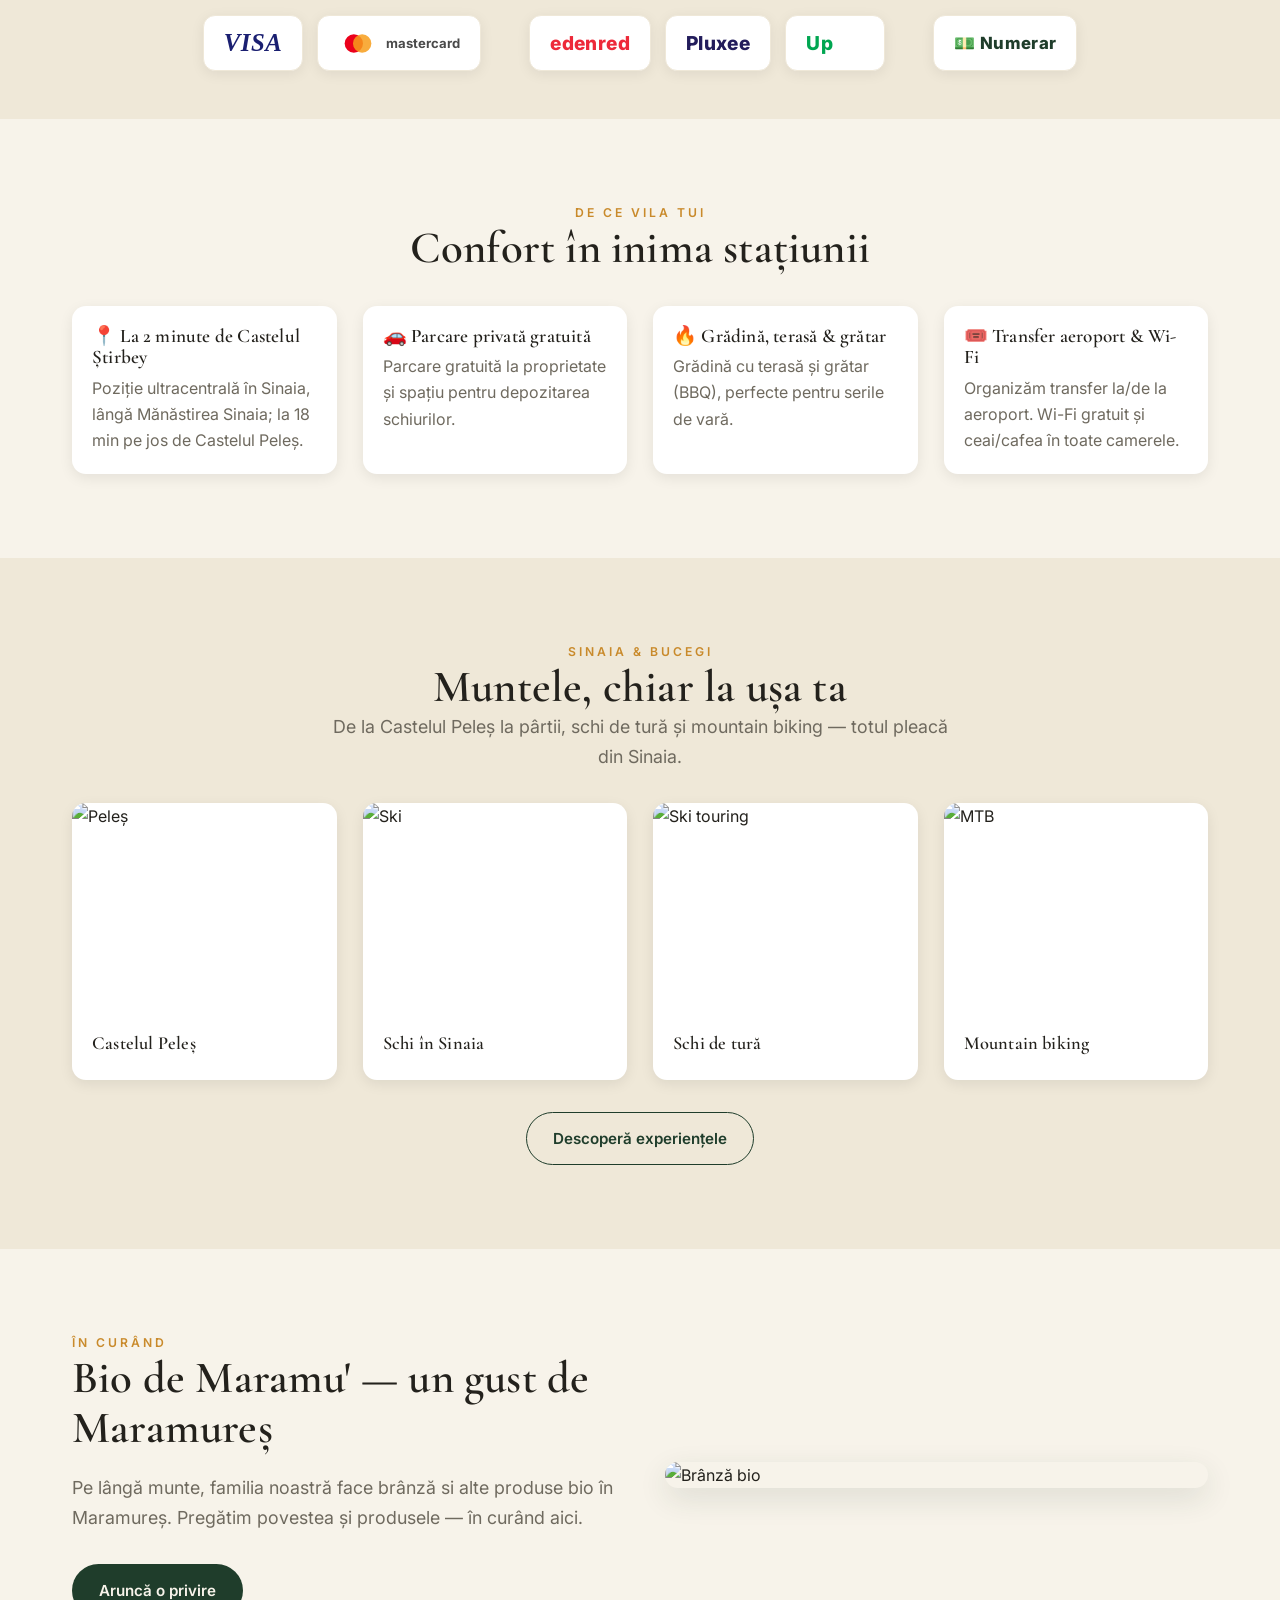
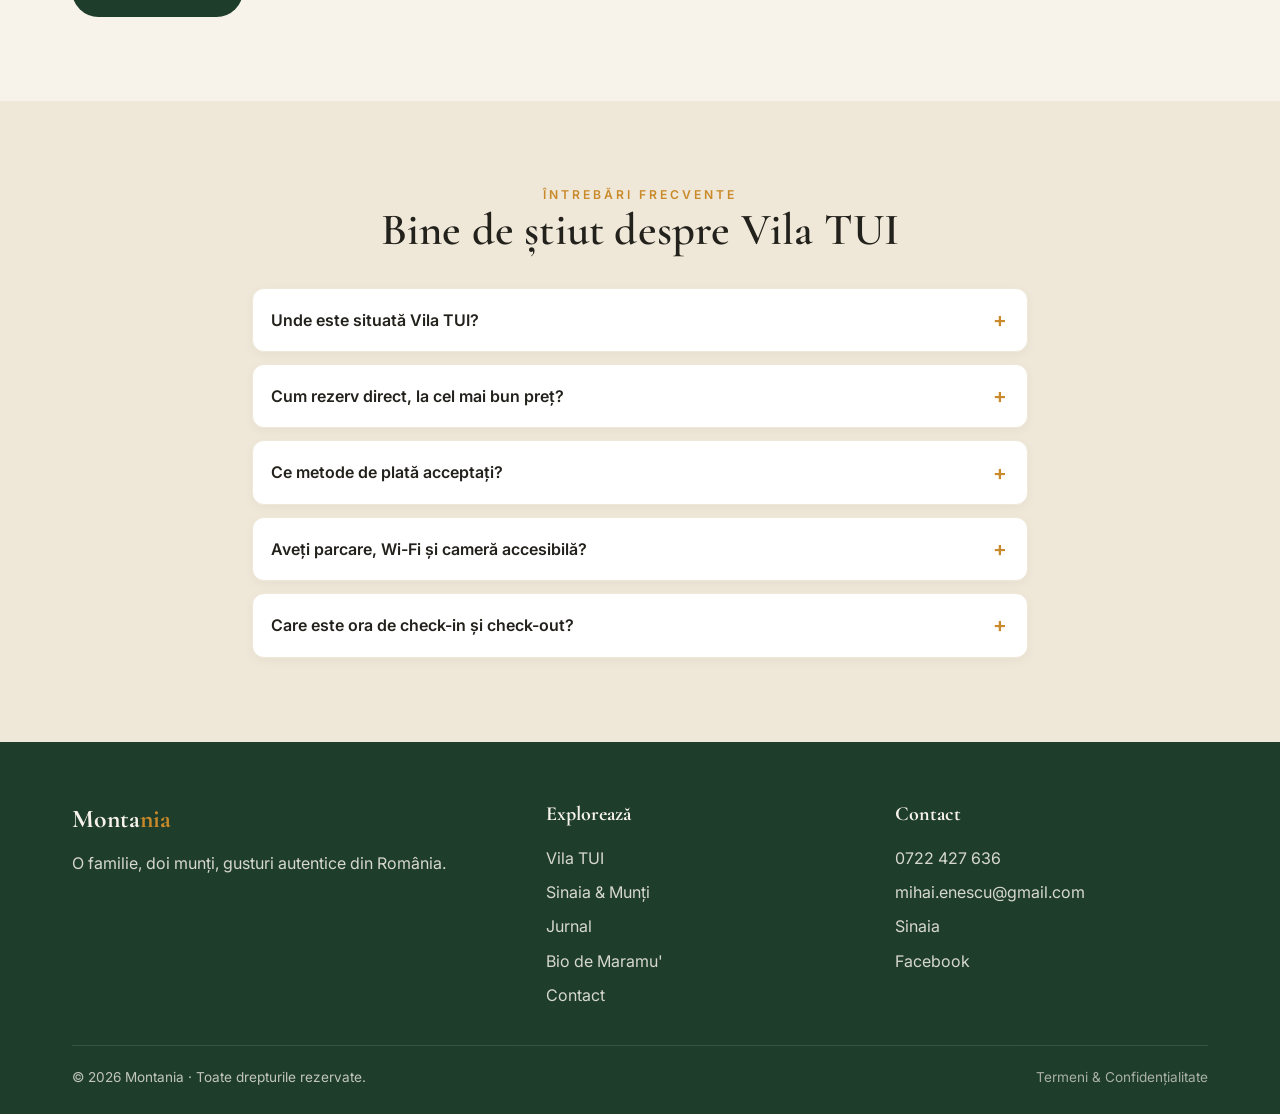
==== commit 3aa54951: "Add Facebook page (pensiuneatui): footer on all pages, contact button, schema sameAs" ====
--- a/index.html
+++ b/index.html
@@ -76,6 +76,7 @@
       { "@type": "Offer", "priceCurrency": "RON", "price": "350", "availability": "https://schema.org/InStock", "url": "https://www.montania.ro/vila", "itemOffered": { "@type": "HotelRoom", "name": "Cameră accesibilă la parter" } }
     ],
     "sameAs": [
+      "https://www.facebook.com/pensiuneatui",
       "https://www.booking.com/hotel/ro/pensiunea-tui.html"
     ]
   }
@@ -304,6 +305,7 @@
             <li><a href="#" data-contact="phone"></a></li>
             <li><a href="#" data-contact="email"></a></li>
             <li><a href="#" data-contact="maps">Sinaia</a></li>
+            <li><a href="#" data-contact="facebook" target="_blank" rel="noopener">Facebook</a></li>
           </ul>
         </div>
       </div>
--- a/assets/css/styles.css
+++ b/assets/css/styles.css
@@ -70,6 +70,7 @@
 .nav { display: flex; align-items: center; justify-content: space-between; height: 70px; }
 .logo { font-family: var(--serif); font-size: 1.6rem; font-weight: 700; color: var(--green); display: flex; align-items: center; gap: .4rem; }
 .logo span { color: var(--amber); }
+.footer .logo { gap: 0; }
 .logo img { height: 46px; width: auto; display: block; }
 @media (max-width: 560px) { .logo img { height: 38px; } }
 .logo-wm { flex-direction: column; align-items: flex-start; gap: 1px; line-height: 1; }
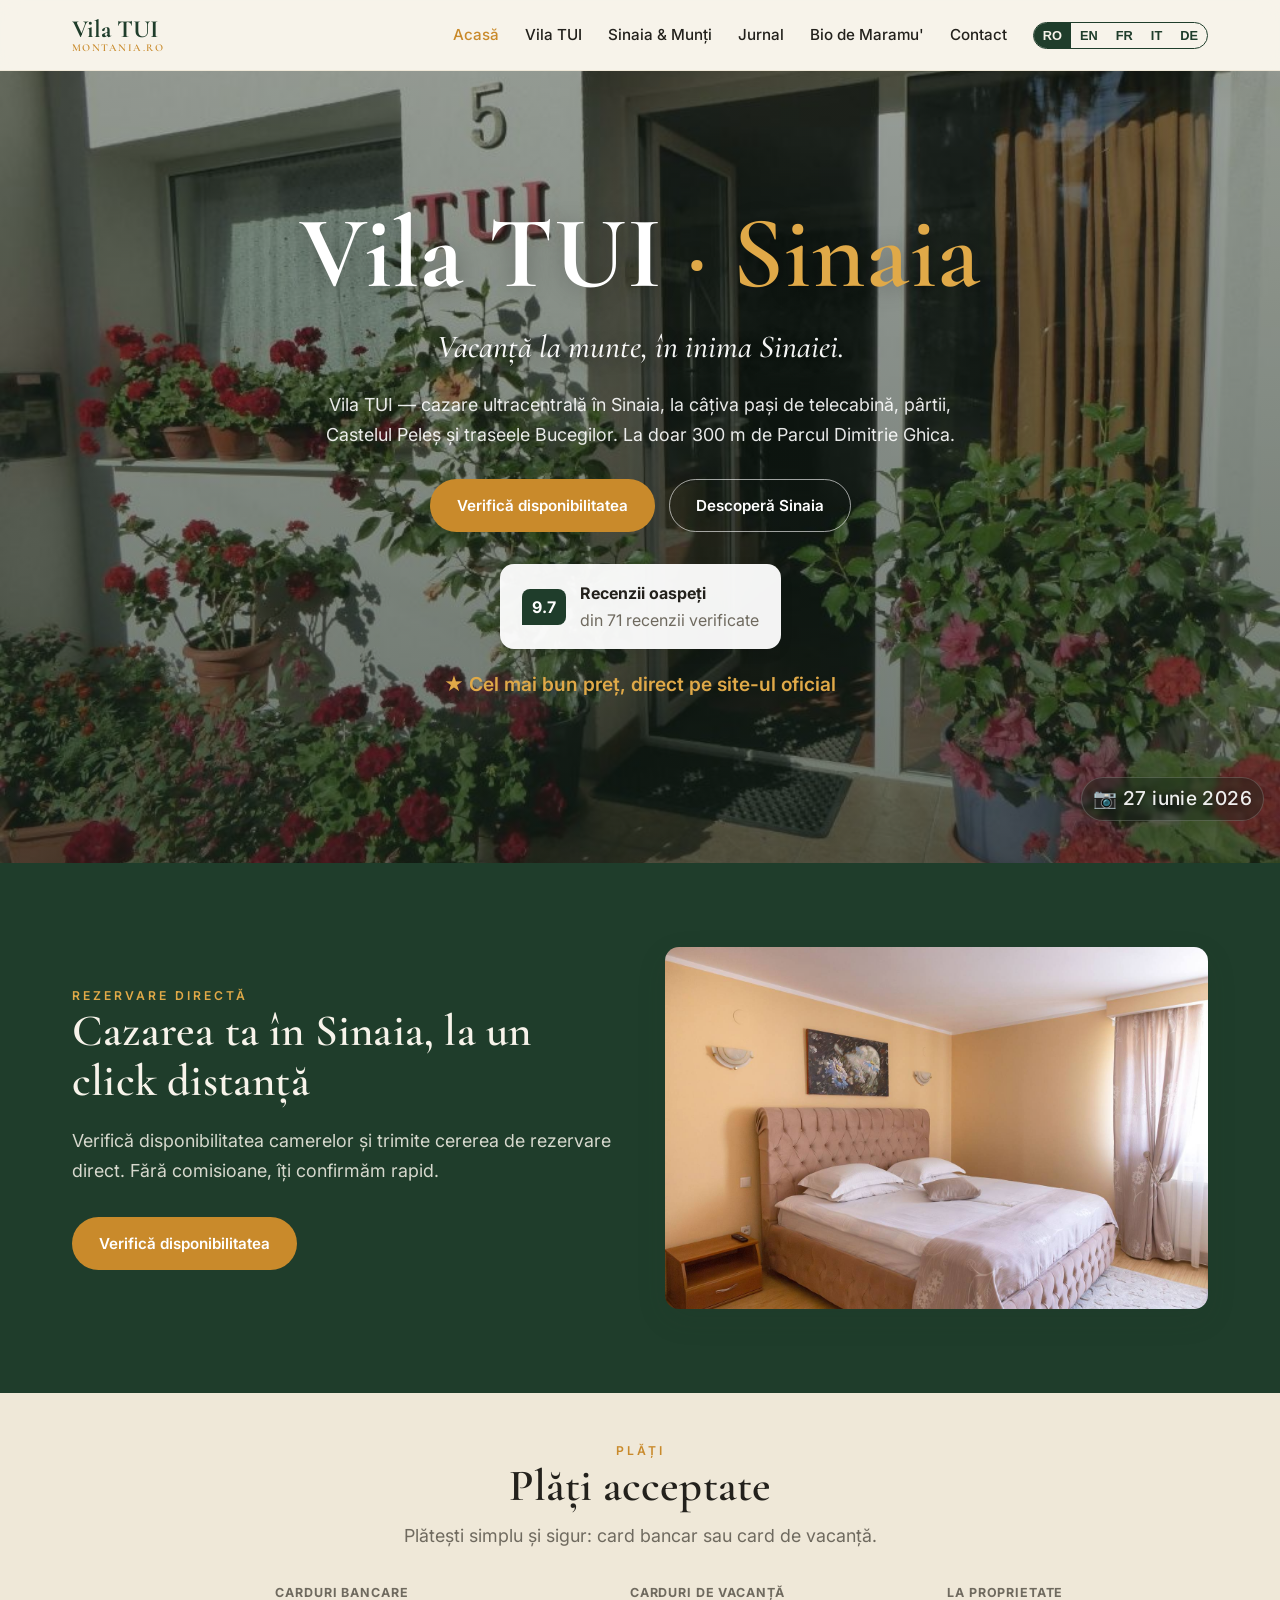
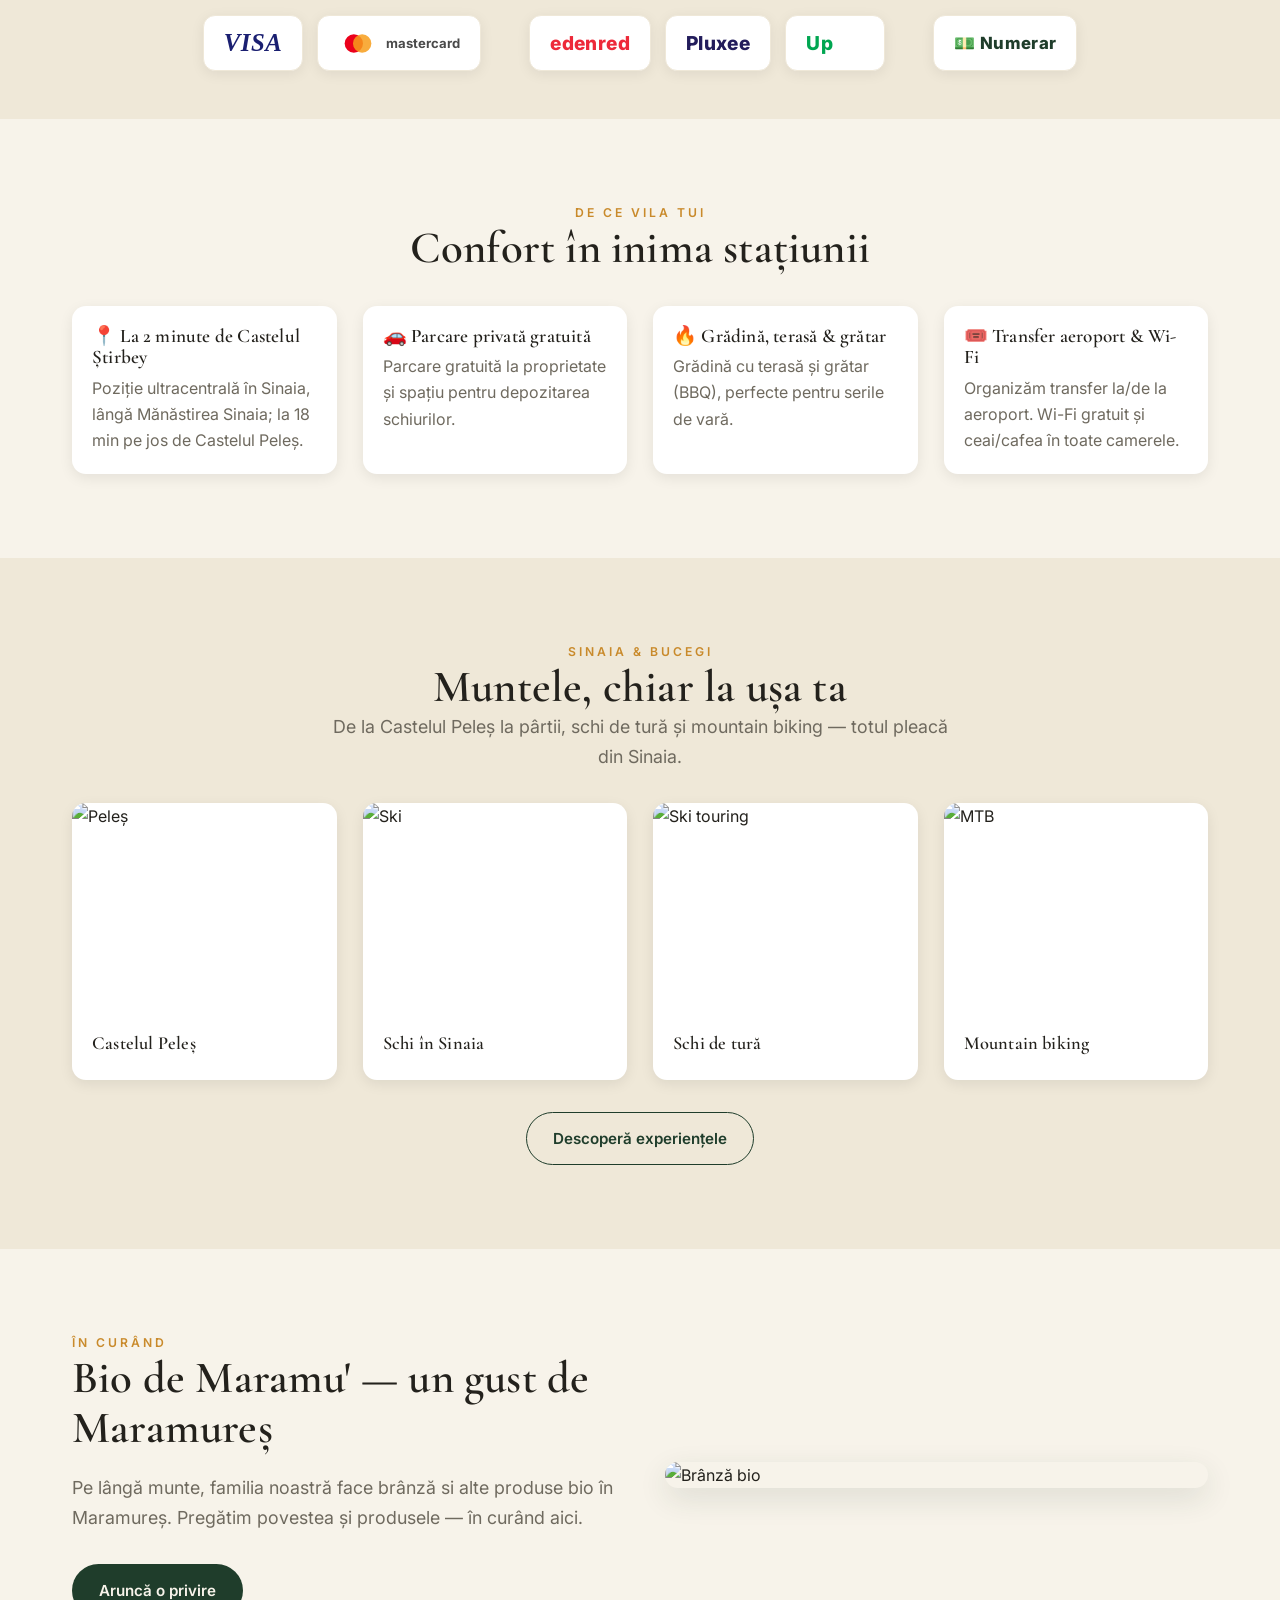
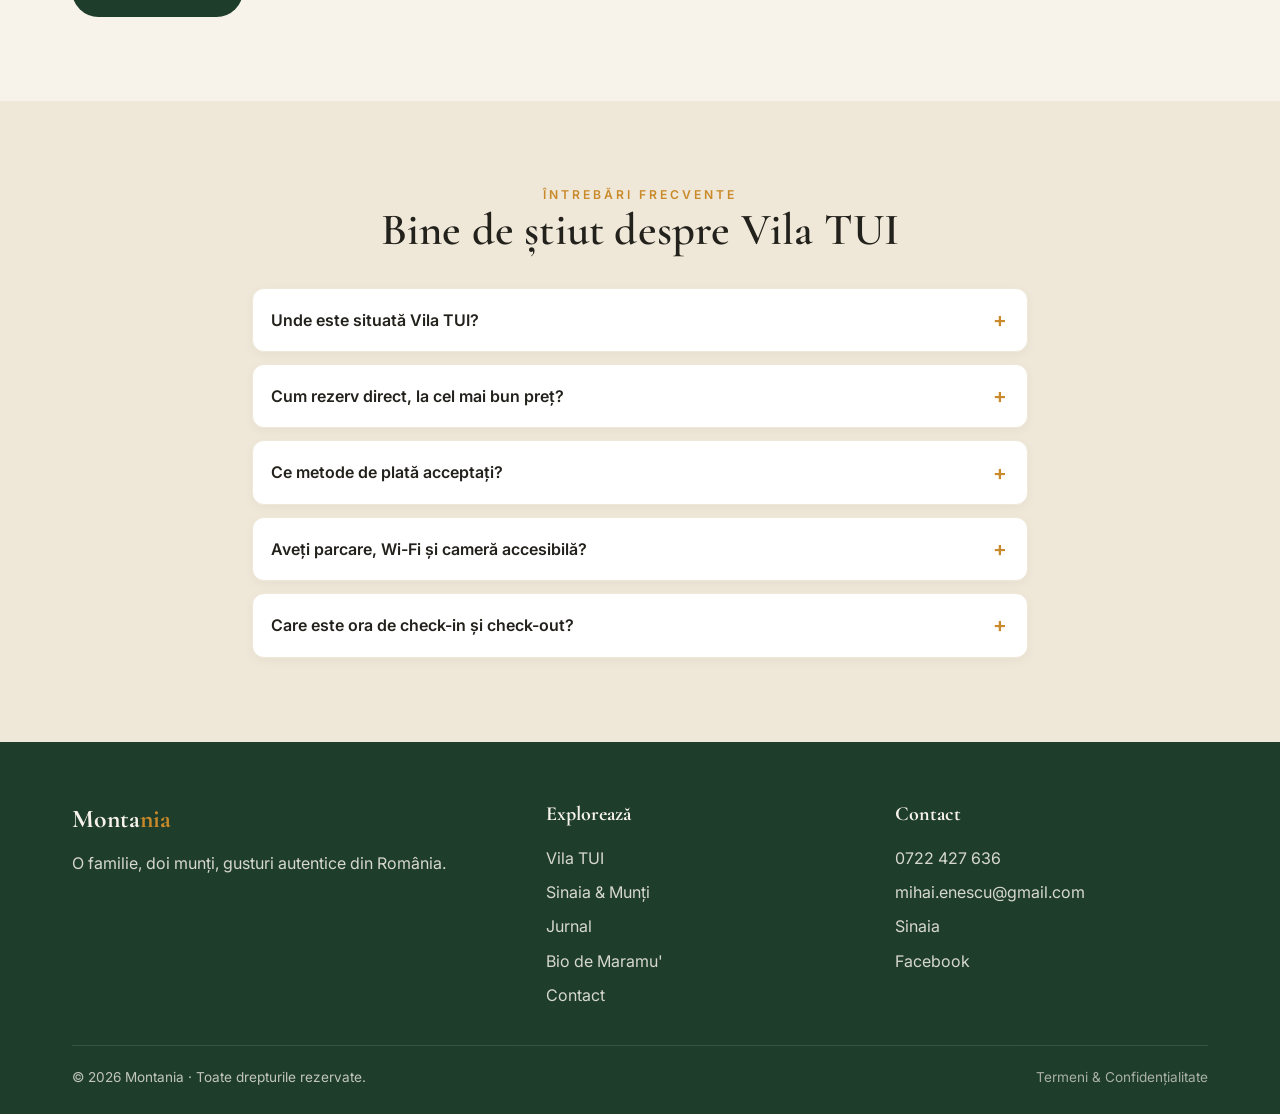
==== commit a0a3be32: "Homepage hero: mention 300 m to Dimitrie Ghica Park (all languages)" ====
--- a/index.html
+++ b/index.html
@@ -110,7 +110,7 @@
     <div class="hero-inner">
       <h1 class="hero-brand">Vila TUI <span>· Sinaia</span></h1>
       <p class="hero-tagline" data-i18n="home.hero.title">Vacanță la munte, în inima Sinaiei.</p>
-      <p class="hero-sub" data-i18n="home.hero.sub">Vila TUI — cazare ultracentrală.</p>
+      <p class="hero-sub" data-i18n="home.hero.sub">Vila TUI — cazare ultracentrală, la doar 300 m de Parcul Dimitrie Ghica.</p>
       <div class="hero-actions">
         <a href="vila.html#booking" class="btn btn-primary" data-i18n="home.hero.stay">Verifică disponibilitatea</a>
         <a href="sinaia.html" class="btn btn-ghost" data-i18n="home.hero.taste">Descoperă Sinaia</a>
--- a/assets/css/styles.css
+++ b/assets/css/styles.css
@@ -305,6 +305,8 @@
 .rate-quote { font-size: 1.05rem; font-weight: 700; color: #8a5a00; }
 .rate-pickdates { font-size: .9rem; font-weight: 600; color: var(--green); line-height: 1.35; }
 .rate-note { background: #fbf3e1; border: 1px solid #f0dcae; color: #6b4e16; border-radius: 12px; padding: 12px 16px; margin-bottom: 16px; font-size: .92rem; line-height: 1.5; }
+.rate-minstay { margin-top: 6px; font-size: .78rem; font-weight: 600; color: #8a5a00; background: #fbeccd; border-radius: 7px; padding: 4px 9px; line-height: 1.35; }
+.rate-common { margin-top: 6px; font-size: .92rem; color: var(--muted); }
 .rate-thumb-wrap { position: relative; width: 150px; cursor: pointer; }
 .rate-thumb-wrap .rate-thumb { width: 100%; transition: filter .2s ease; }
 .rate-thumb-wrap:hover .rate-thumb { filter: brightness(.9); }
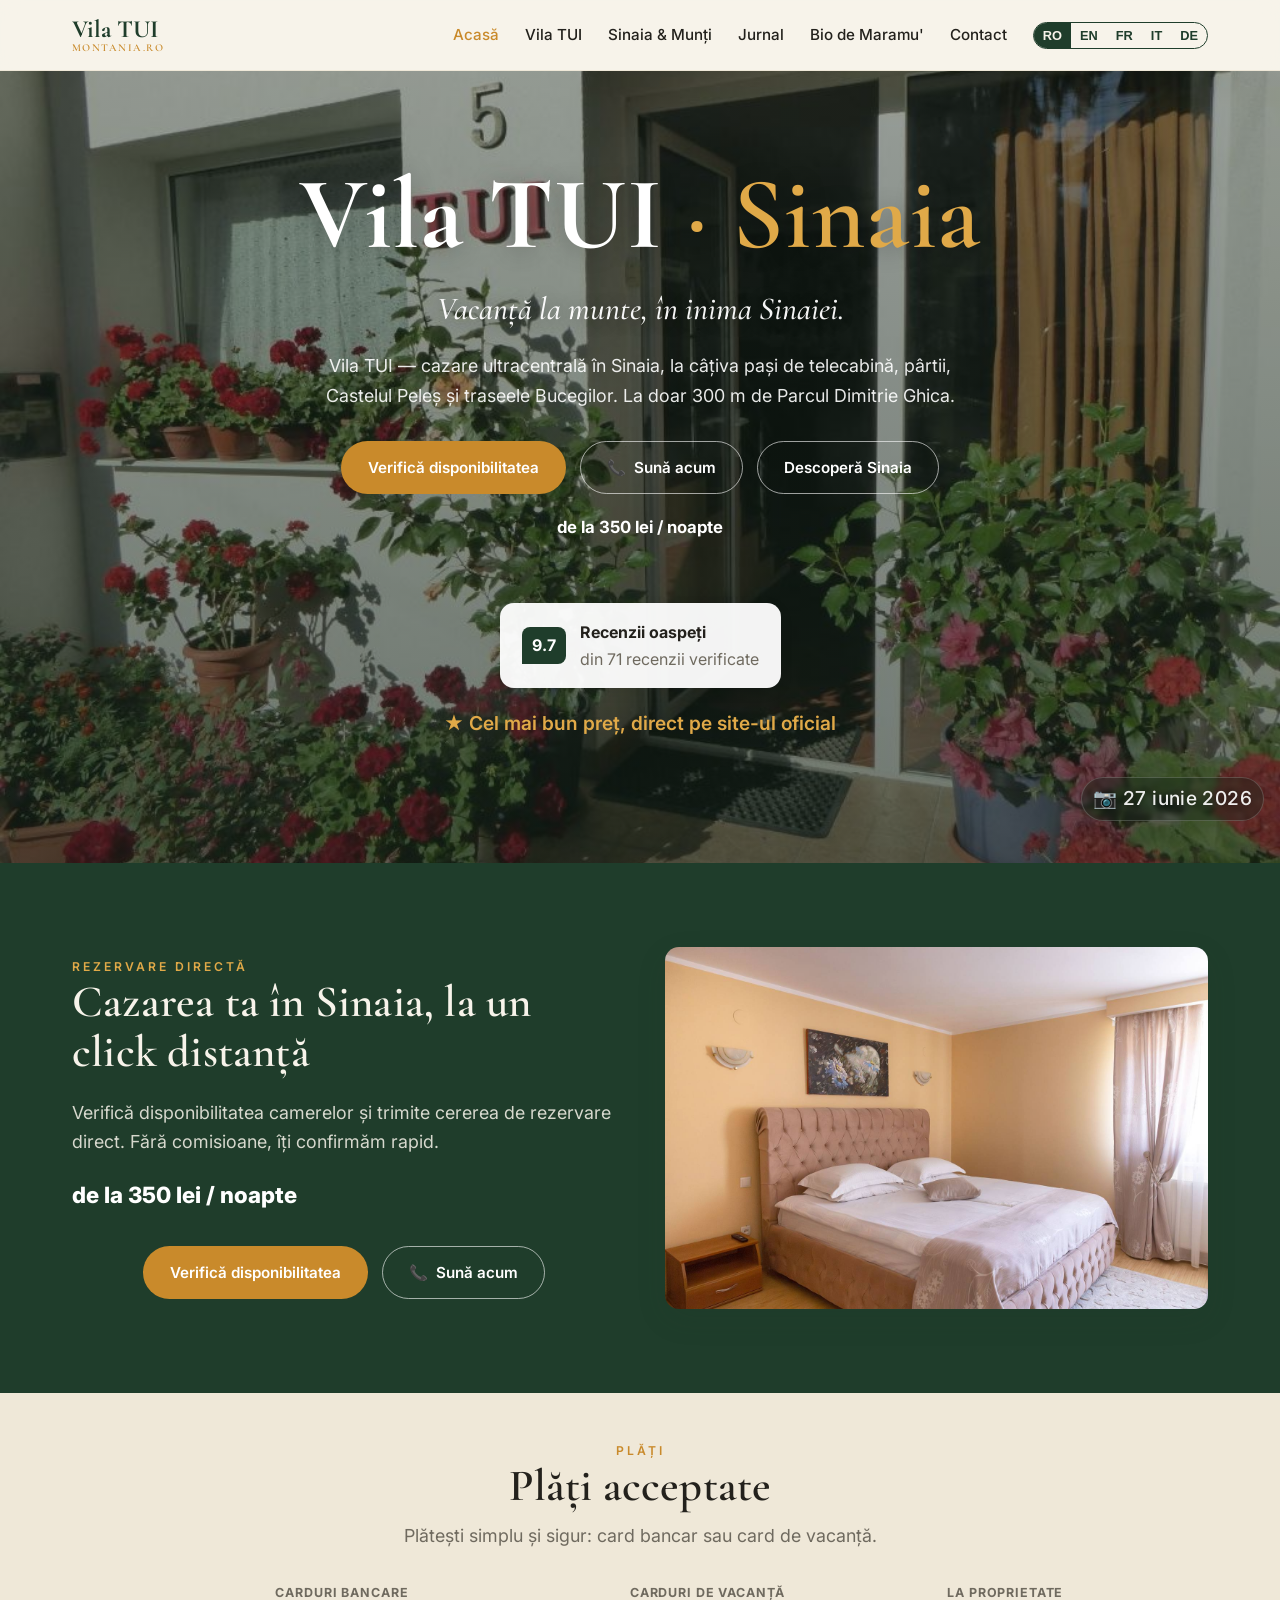
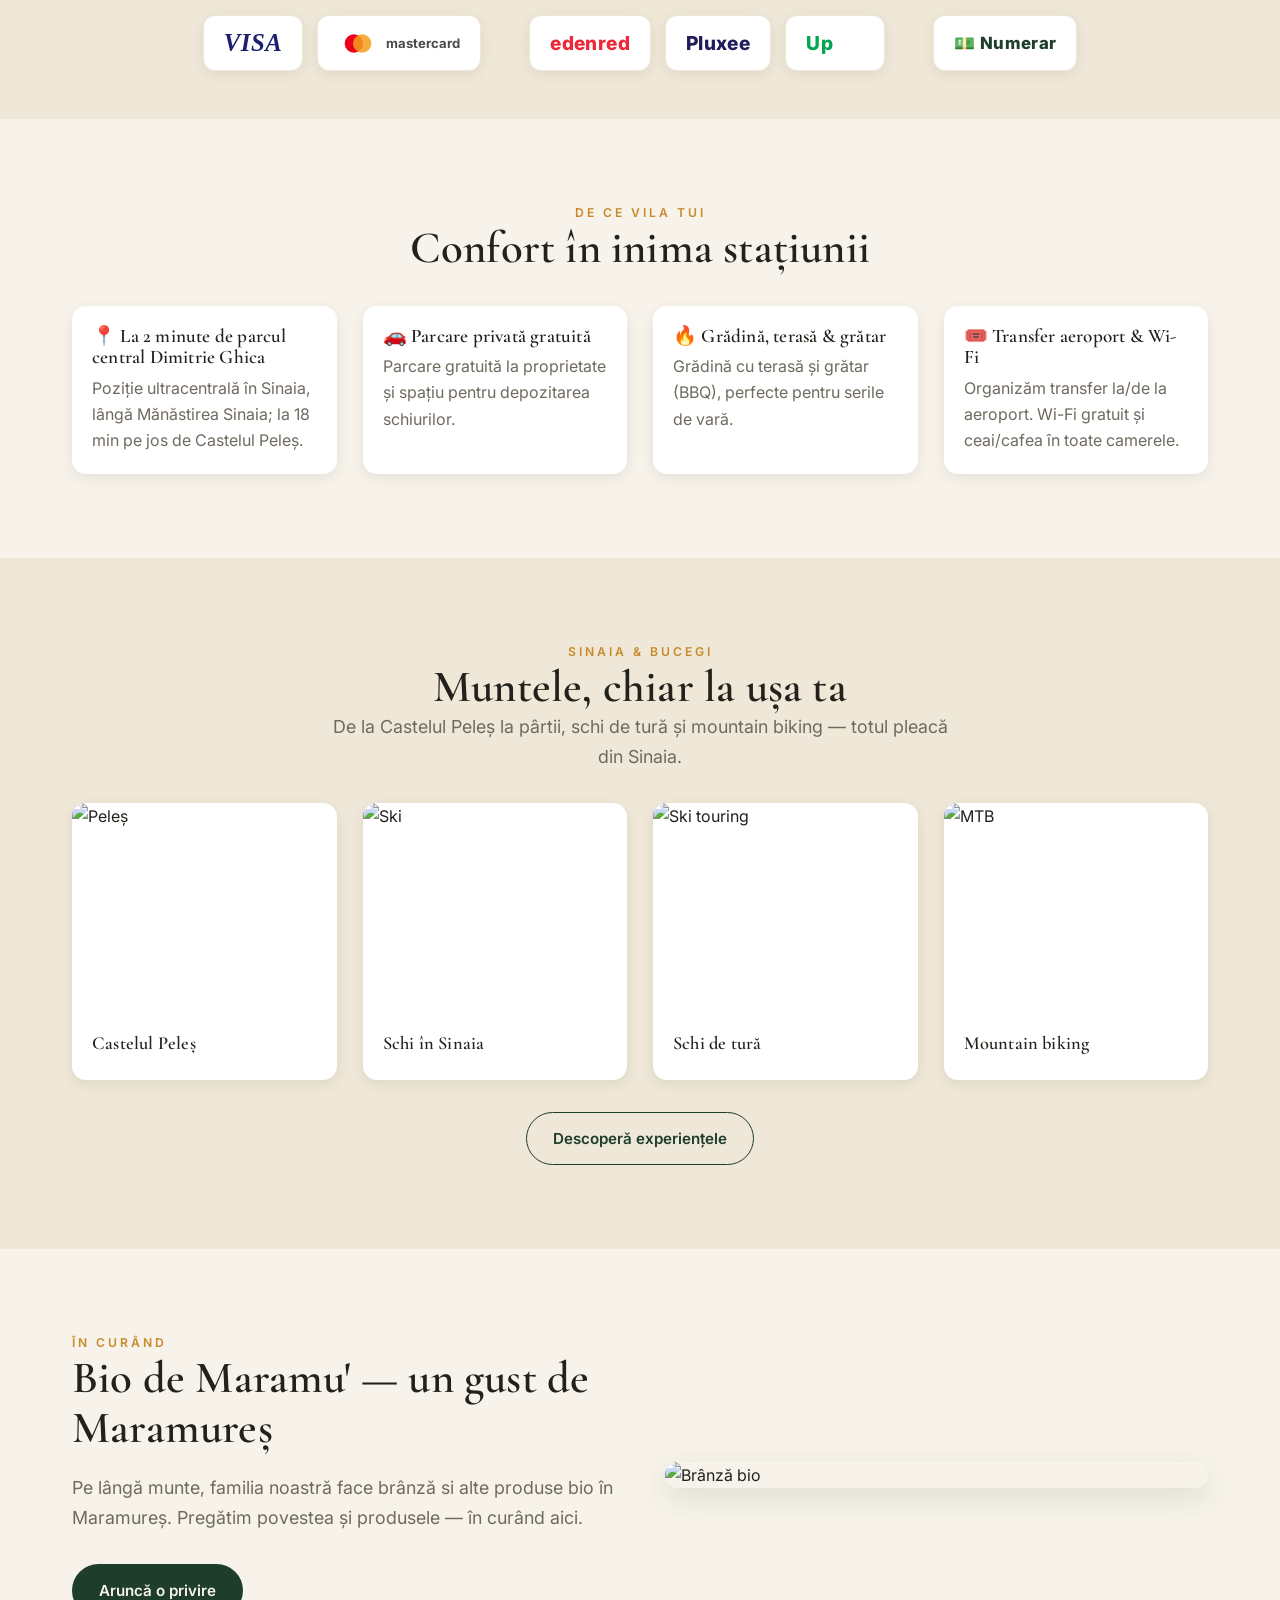
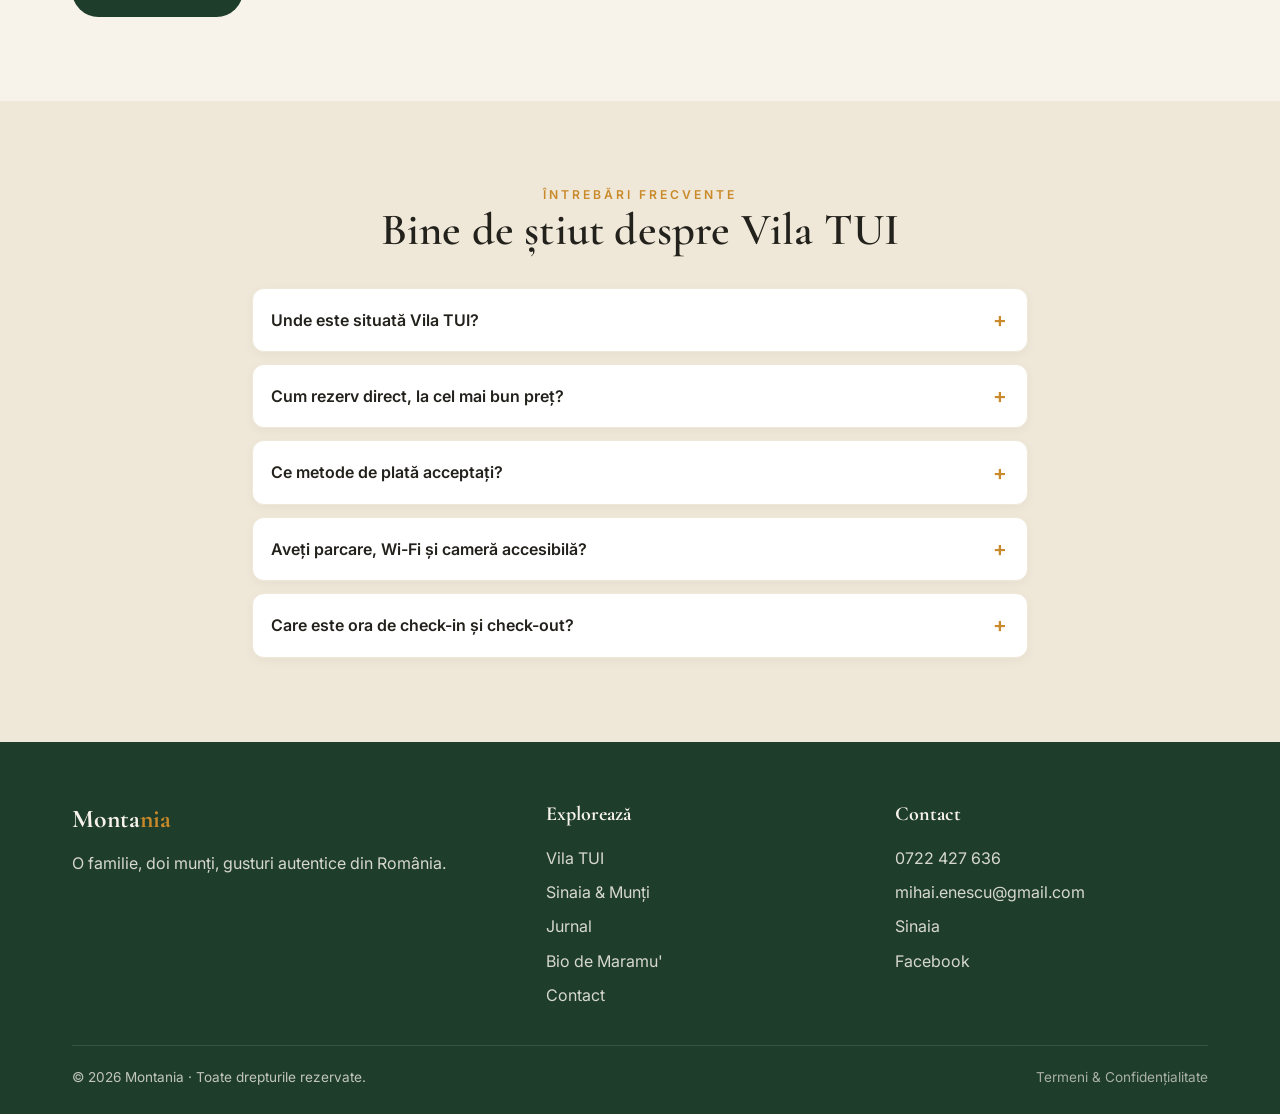
==== commit f8929bd1: "CRO: upfront 'from' prices, sticky call/WhatsApp bar, scarcity badges, featured review + response-ti" ====
--- a/index.html
+++ b/index.html
@@ -113,8 +113,10 @@
       <p class="hero-sub" data-i18n="home.hero.sub">Vila TUI — cazare ultracentrală, la doar 300 m de Parcul Dimitrie Ghica.</p>
       <div class="hero-actions">
         <a href="vila.html#booking" class="btn btn-primary" data-i18n="home.hero.stay">Verifică disponibilitatea</a>
+        <a href="#" data-call class="btn btn-ghost">📞 <span data-i18n="home.hero.call">Sună acum</span></a>
         <a href="sinaia.html" class="btn btn-ghost" data-i18n="home.hero.taste">Descoperă Sinaia</a>
       </div>
+      <p class="mt-2" style="color:#fff;font-weight:700;font-size:1.05rem" data-fromprice></p>
       <div class="review-badge mt-3" style="background:rgba(255,255,255,.95)">
         <span class="review-score" data-contact="score">9.7</span>
         <div style="text-align:left;color:var(--charcoal)">
@@ -134,7 +136,11 @@
         <p class="eyebrow" data-i18n="home.book.eyebrow">Rezervare directă</p>
         <h2 data-i18n="home.book.title">Cazarea ta, la un click distanță</h2>
         <p class="lead mt-2" style="color:rgba(247,243,234,.85)" data-i18n="home.book.text">Verifică disponibilitatea și rezervă direct.</p>
-        <a href="vila.html#booking" class="btn btn-primary mt-3" data-i18n="home.book.cta">Verifică disponibilitatea</a>
+        <p class="mt-2" style="color:#fff;font-weight:800;font-size:1.4rem" data-fromprice></p>
+        <div class="hero-actions mt-3">
+          <a href="vila.html#booking" class="btn btn-primary" data-i18n="home.book.cta">Verifică disponibilitatea</a>
+          <a href="#" data-call class="btn btn-ghost">📞 <span data-i18n="home.hero.call">Sună acum</span></a>
+        </div>
       </div>
       <img src="assets/img/villa/rooms/dubla-balcon.jpg" alt="Cameră Vila TUI">
     </div>
--- a/assets/css/styles.css
+++ b/assets/css/styles.css
@@ -307,6 +307,33 @@
 .rate-note { background: #fbf3e1; border: 1px solid #f0dcae; color: #6b4e16; border-radius: 12px; padding: 12px 16px; margin-bottom: 16px; font-size: .92rem; line-height: 1.5; }
 .rate-minstay { margin-top: 6px; font-size: .78rem; font-weight: 600; color: #8a5a00; background: #fbeccd; border-radius: 7px; padding: 4px 9px; line-height: 1.35; }
 .rate-common { margin-top: 6px; font-size: .92rem; color: var(--muted); }
+/* upfront "from" price + scarcity + response time */
+.rate-fromprice { color: var(--charcoal); }
+.rate-fromprice small { color: var(--muted); font-weight: 600; }
+.rate-pickhint { font-size: .74rem; color: var(--muted); margin-top: 2px; }
+.rate-scarce { margin-top: 5px; font-size: .8rem; font-weight: 700; color: #b23; }
+.book-responsetime { margin-top: 8px; font-size: .92rem; color: var(--green, #2f5d3a); font-weight: 600; }
+
+/* sticky mobile call + WhatsApp bar */
+.sticky-cta { position: fixed; left: 0; right: 0; bottom: 0; z-index: 900; display: none; gap: 0; box-shadow: 0 -6px 20px rgba(0,0,0,.16); }
+.sticky-cta .scta { flex: 1; text-align: center; padding: 14px 8px; font-weight: 700; font-size: 1rem; text-decoration: none; color: #fff; }
+.sticky-cta .scta-call { background: #2f5d3a; }
+.sticky-cta .scta-wa { background: #25d366; }
+@media (max-width: 820px) {
+  .sticky-cta { display: flex; }
+  body { padding-bottom: 54px; }
+  .footer { padding-bottom: 64px; }
+}
+
+/* featured guest review */
+.featured-review { max-width: 760px; margin: 18px auto 0; background: #fff; border: 1px solid var(--cream-2, #eadfce); border-left: 4px solid var(--amber, #c98a2b); border-radius: 12px; padding: 16px 20px; box-shadow: 0 8px 24px rgba(0,0,0,.06); }
+.featured-review .fr-score { display: inline-block; background: #003b95; color: #fff; font-weight: 700; border-radius: 7px; padding: 2px 8px; font-size: .85rem; margin-bottom: 8px; }
+.featured-review .fr-quote { margin: 0; font-family: var(--serif, Georgia, serif); font-size: 1.12rem; line-height: 1.5; color: var(--charcoal, #2b2b2b); font-style: italic; }
+.featured-review .fr-author { margin-top: 8px; font-size: .88rem; color: var(--muted); }
+.featured-review .fr-src { color: #003b95; font-weight: 600; }
+
+.video-wrap { display: flex; justify-content: center; margin-top: 24px; }
+.tour-video { width: 100%; max-width: 380px; border-radius: 16px; box-shadow: 0 18px 50px rgba(0,0,0,.22); background: #000; display: block; }
 .rate-thumb-wrap { position: relative; width: 150px; cursor: pointer; }
 .rate-thumb-wrap .rate-thumb { width: 100%; transition: filter .2s ease; }
 .rate-thumb-wrap:hover .rate-thumb { filter: brightness(.9); }
